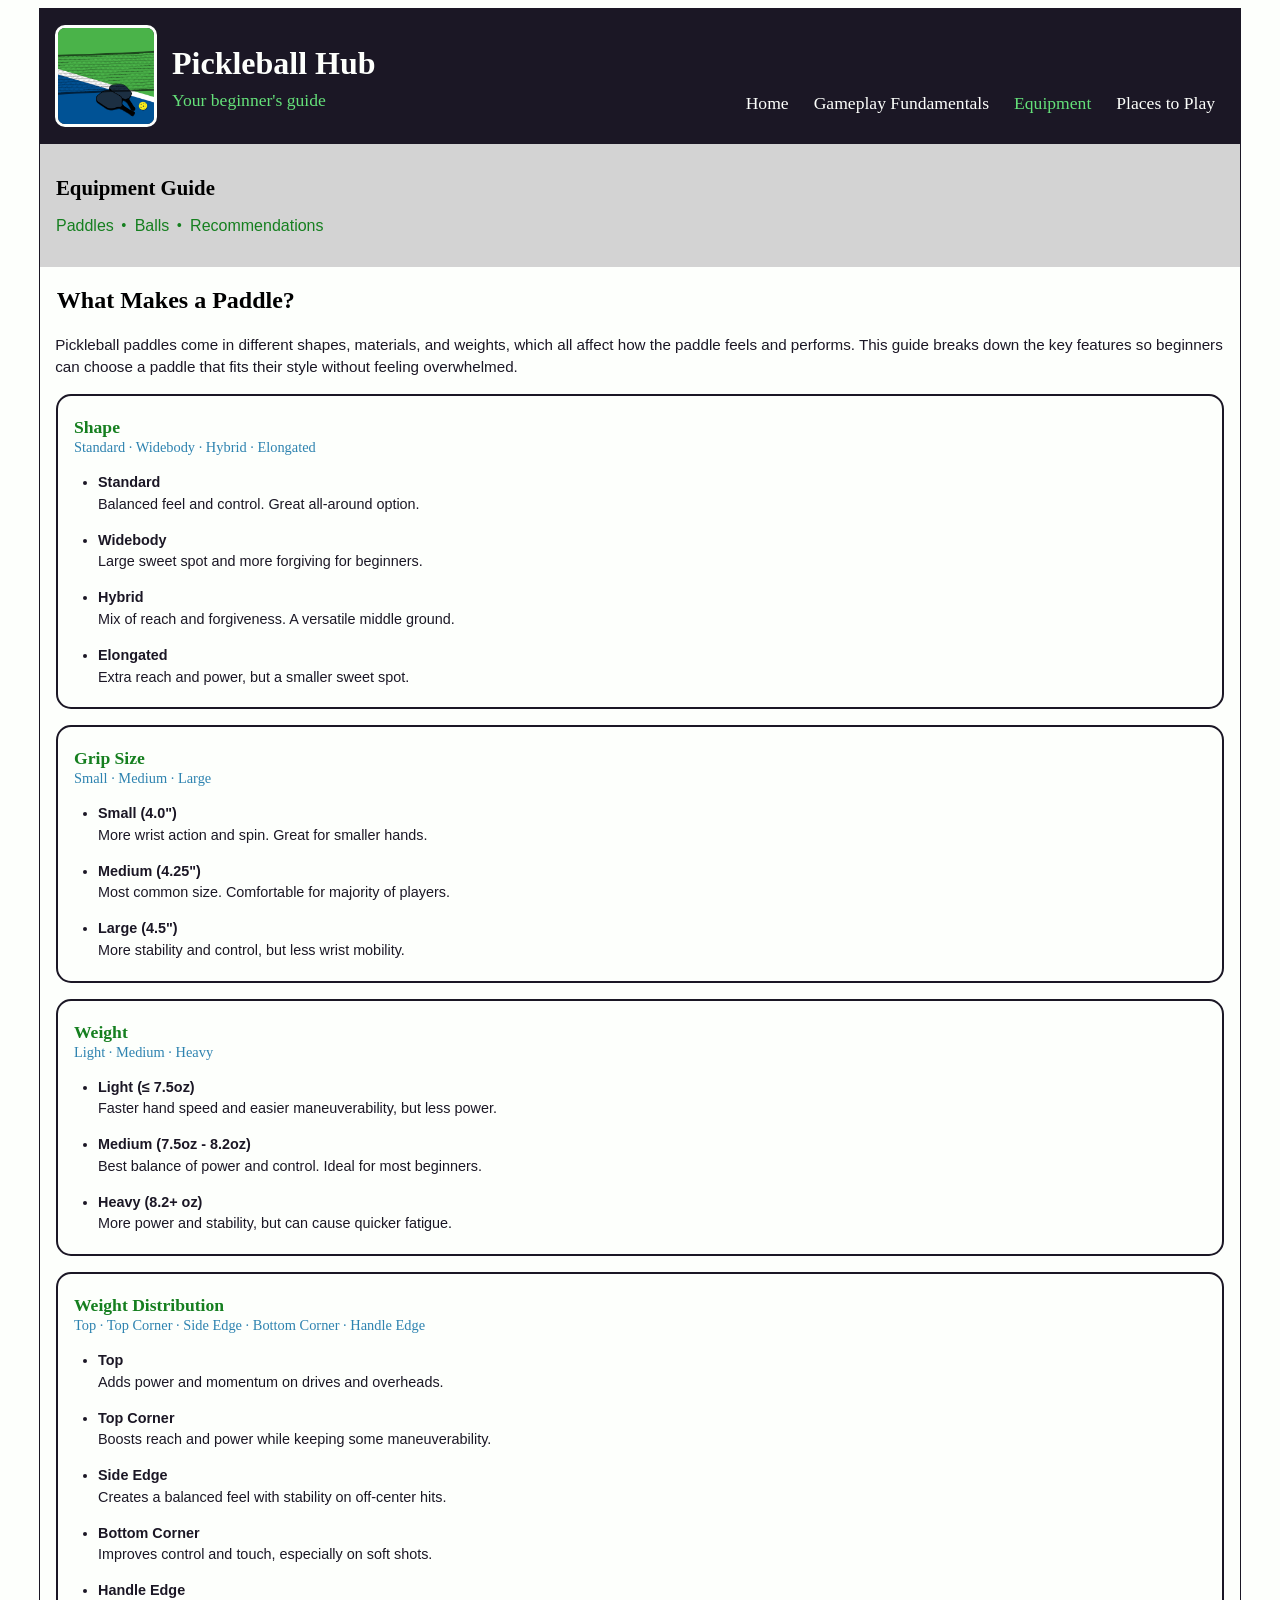
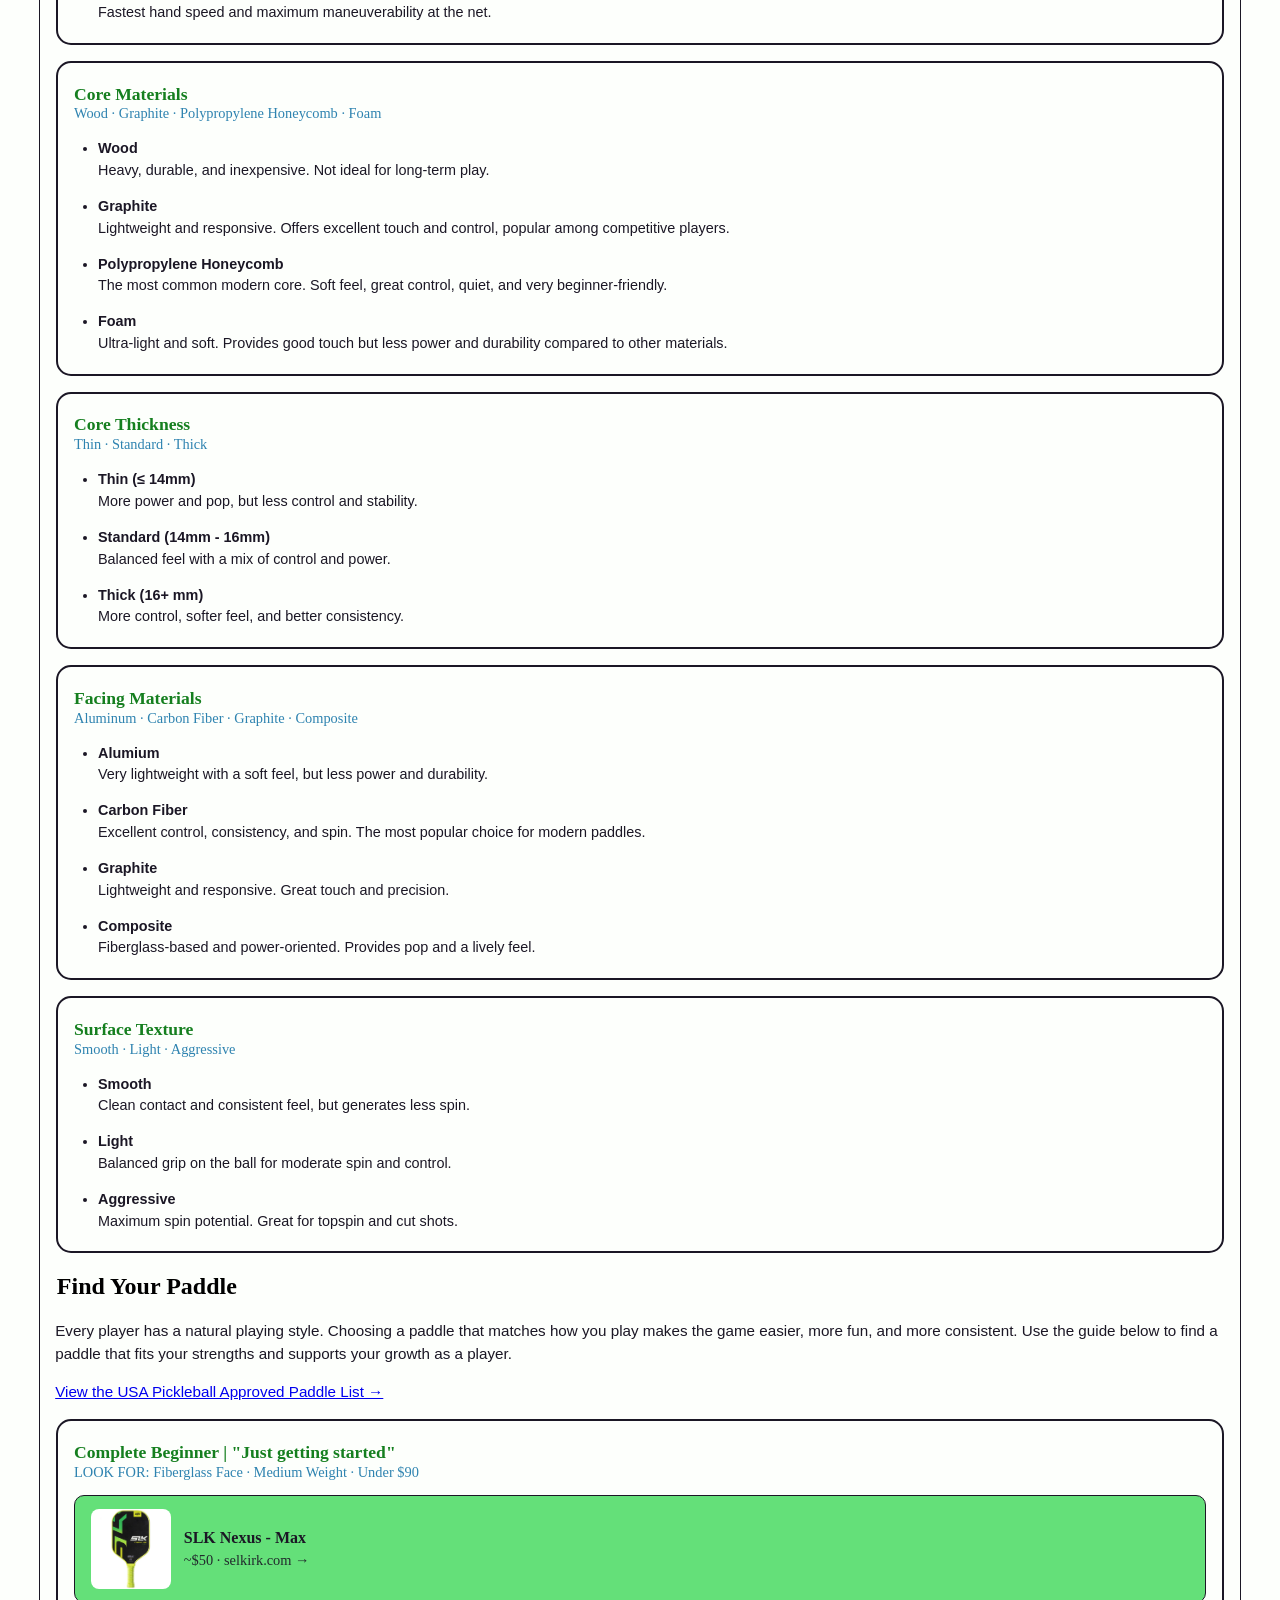
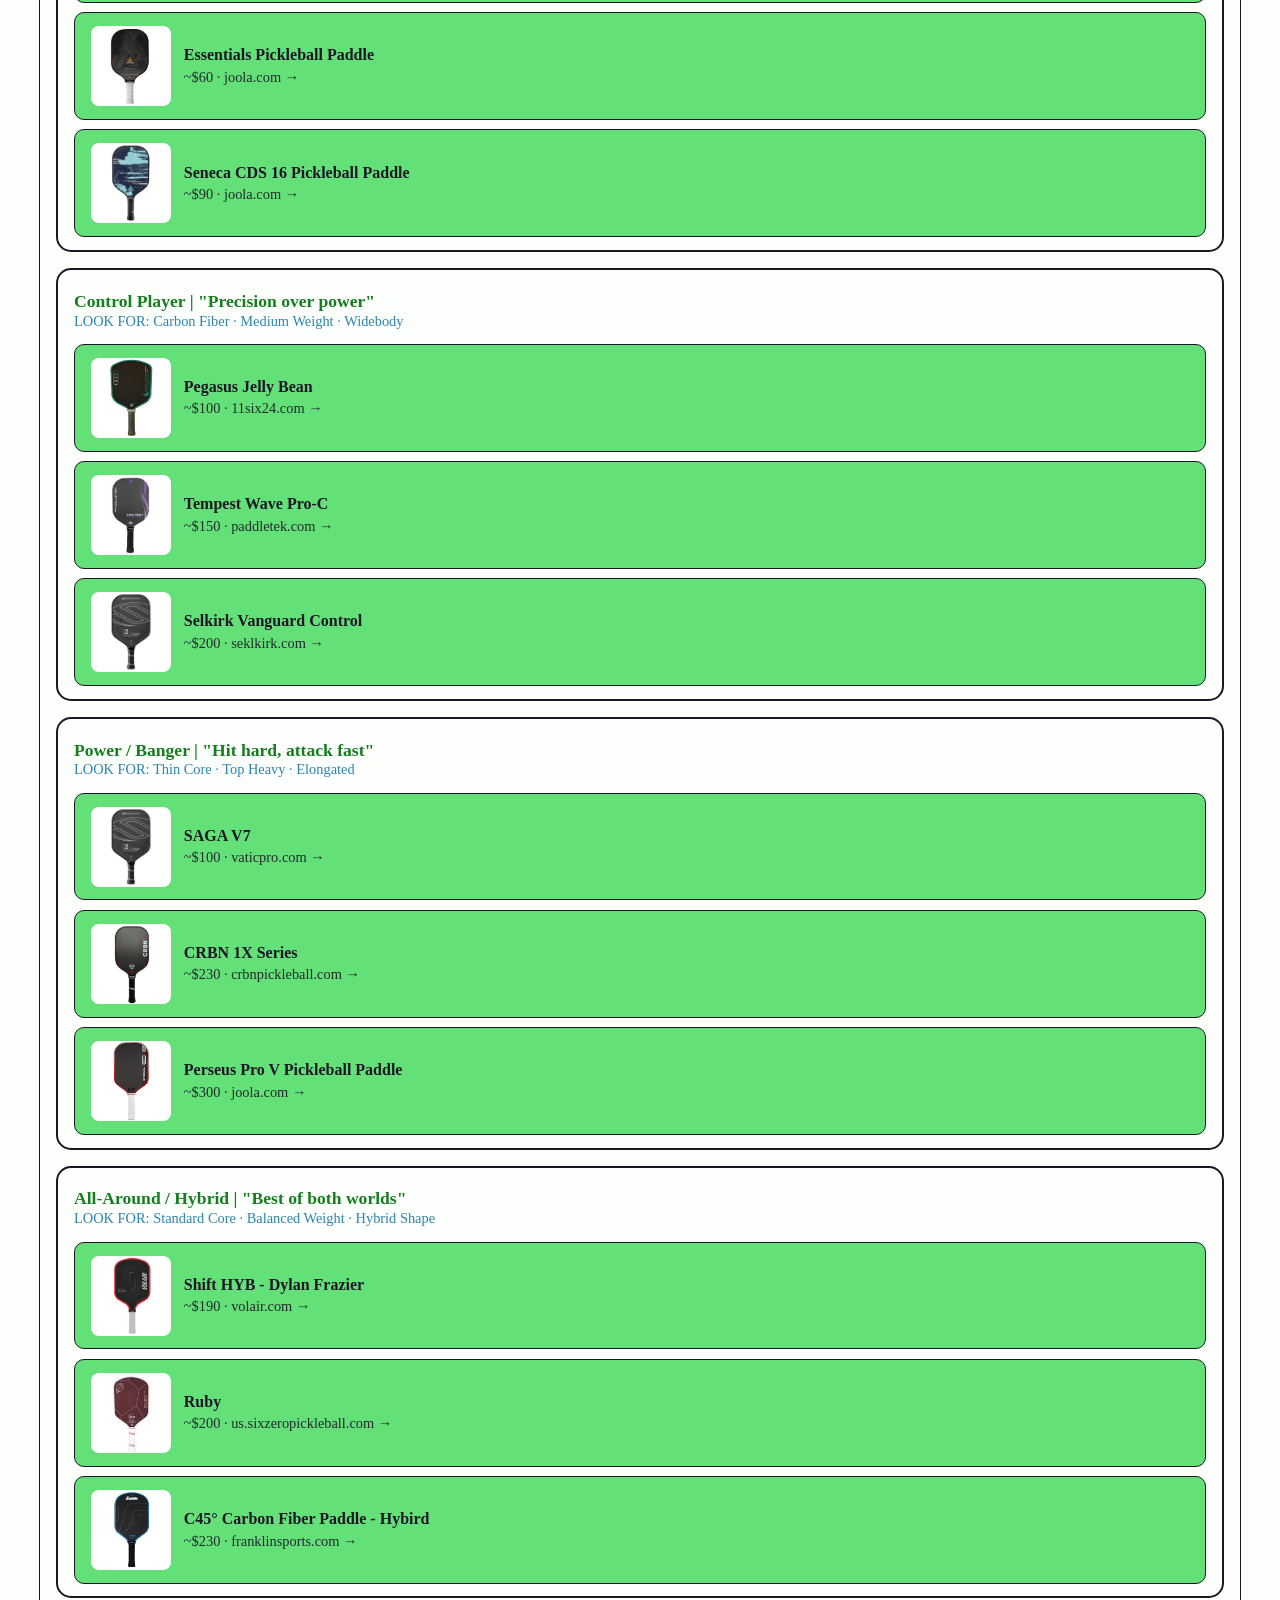
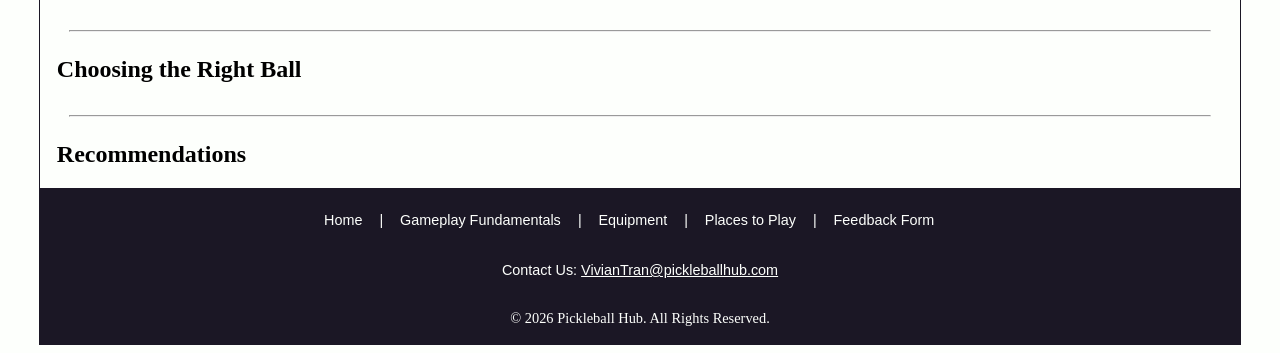
==== equipment.html @ 1b05c005 "what makes a paddle and finding your paddle" ====
<!DOCTYPE html>
<html lang="en">

<head>
    <meta charset="utf-8">
    <meta name="viewport" content="width=device-width, initial-scale=1.0">

    <title>Pickleball Hub :: Equipment</title>
    <link rel="stylesheet" href="styles.css">
</head>

<body>
    <div class="page-wrapper">
        <!-- Header -->
        <header class="header">
            <div class="header-content">
                <div class="left-group">
                    <img src="media-home/logo.png" alt="Pickleball Hub Logo" class="logo">

                    <div class="title-group">
                        <h1>Pickleball Hub</h1>
                        <p class="tagline">Your beginner's guide</p>
                    </div>
                </div>

                <button class="menu-toggle">
                    <img src="media-home/bars-solid.png" alt="Menu Bar">
                    <span class="menu-label">Menu</span>
                </button>
            </div>

            <!-- Navigation -->
            <nav>
                <ul class="nav-links">
                    <li><a href="index.html">Home</a></li>
                    <li><a href="gameplay-fundamentals.html">Gameplay Fundamentals</a></li>
                    <li><a href="equipment.html">Equipment</a></li>
                    <li><a href="places-to-play.html">Places to Play</a></li>
                </ul>
            </nav>
        </header>

        <!-- Hero Section -->
        <section class="hero-wrapper fundamentals-hero">
            <div class="hero">
            <h2>Equipment Guide</h2>
                <div class="stats">
                    <div class="stat">
                        <a href="#paddles" class="label">Paddles</a>
                    </div>

                    <div class="stat">
                        <a href="#balls" class="label">Balls</a>
                    </div>

                    <div class="stat">
                        <a href="#reccommendations" class="label">Recommendations</a>
                    </div>
                </div>
            </div>
        </section>

        <!-- Paddles 1 Section -->
        <section class="paddle-section">
            <h2 id="paddles" class="learn-title">What Makes a Paddle?</h2>

            <p class="paddle-description">
                Pickleball paddles come in different shapes, materials, and weights, which all affect how the paddle feels and performs.
                This guide breaks down the key features so beginners can choose a paddle that fits their style without feeling overwhelmed.
            </p>

            <div class="paddle-grid">
                <div class="paddle-card">
                    <h3>Shape</h3>
                    <p class="paddle-options">Standard · Widebody · Hybrid · Elongated</p>

                    <ul class="paddle-bullets">
                        <li>
                            <strong>Standard</strong><br>
                            Balanced feel and control. Great all-around option.
                        </li>

                        <li>
                            <strong>Widebody</strong><br>
                            Large sweet spot and more forgiving for beginners.
                        </li>

                        <li>
                            <strong>Hybrid</strong><br>
                            Mix of reach and forgiveness. A versatile middle ground.
                        </li>

                        <li>
                            <strong>Elongated</strong><br>
                            Extra reach and power, but a smaller sweet spot.
                        </li>
                    </ul>
                </div>

                <div class="paddle-card">
                    <h3>Grip Size</h3>
                    <p class="paddle-options">Small · Medium · Large</p>

                    <ul class="paddle-bullets">
                        <li>
                            <strong>Small (4.0")</strong><br>
                            More wrist action and spin. Great for smaller hands.
                        </li>

                        <li>
                            <strong>Medium (4.25")</strong><br>
                            Most common size. Comfortable for majority of players.
                        </li>

                        <li>
                            <strong>Large (4.5")</strong><br>
                            More stability and control, but less wrist mobility.
                        </li>
                    </ul>
                </div>

                <div class="paddle-card">
                    <h3>Weight</h3>
                    <p class="paddle-options">Light · Medium · Heavy</p>

                    <ul class="paddle-bullets">
                        <li>
                            <strong>Light (&le; 7.5oz)</strong><br>
                            Faster hand speed and easier maneuverability, but less power.
                        </li>

                        <li>
                            <strong>Medium (7.5oz - 8.2oz)</strong><br>
                            Best balance of power and control. Ideal for most beginners.
                        </li>

                        <li>
                            <strong>Heavy (8.2+ oz)</strong><br>
                            More power and stability, but can cause quicker fatigue.
                        </li>
                    </ul>
                </div>

                <div class="paddle-card">
                    <h3>Weight Distribution</h3>
                    <p class="paddle-options">Top · Top Corner · Side Edge · Bottom Corner · Handle Edge</p>

                    <ul class="paddle-bullets">
                        <li>
                            <strong>Top</strong><br>
                            Adds power and momentum on drives and overheads.
                        </li>

                        <li>
                            <strong>Top Corner</strong><br>
                            Boosts reach and power while keeping some maneuverability.
                        </li>

                        <li>
                            <strong>Side Edge</strong><br>
                            Creates a balanced feel with stability on off-center hits.
                        </li>

                        <li>
                            <strong>Bottom Corner</strong><br>
                            Improves control and touch, especially on soft shots.
                        </li>

                        <li>
                            <strong>Handle Edge</strong><br>
                            Fastest hand speed and maximum maneuverability at the net.
                        </li>
                    </ul>
                </div>

                <div class="paddle-card">
                    <h3>Core Materials</h3>
                    <p class="paddle-options">Wood · Graphite · Polypropylene Honeycomb · Foam</p>

                    <ul class="paddle-bullets">
                        <li>
                            <strong>Wood</strong><br>
                            Heavy, durable, and inexpensive. Not ideal for long-term play.
                        </li>

                        <li>
                            <strong>Graphite</strong><br>
                            Lightweight and responsive. Offers excellent touch and control, popular among competitive players.
                        </li>

                        <li>
                            <strong>Polypropylene Honeycomb</strong><br>
                            The most common modern core. Soft feel, great control, quiet, and very beginner-friendly.
                        </li>

                        <li>
                            <strong>Foam</strong><br>
                            Ultra-light and soft. Provides good touch but less power and durability compared to other materials.
                        </li>
                    </ul>
                </div>

                <div class="paddle-card">
                    <h3>Core Thickness</h3>
                    <p class="paddle-options">Thin · Standard · Thick</p>

                    <ul class="paddle-bullets">
                        <li>
                            <strong>Thin (&le; 14mm)</strong><br>
                            More power and pop, but less control and stability.
                        </li>

                        <li>
                            <strong>Standard (14mm - 16mm)</strong><br>
                            Balanced feel with a mix of control and power.
                        </li>

                        <li>
                            <strong>Thick (16+ mm)</strong><br>
                            More control, softer feel, and better consistency.
                        </li>
                    </ul>
                </div>

                <div class="paddle-card">
                    <h3>Facing Materials</h3>
                    <p class="paddle-options">Aluminum · Carbon Fiber · Graphite · Composite</p>

                    <ul class="paddle-bullets">
                        <li>
                            <strong>Alumium</strong><br>
                            Very lightweight with a soft feel, but less power and durability.
                        </li>

                        <li>
                            <strong>Carbon Fiber</strong><br>
                            Excellent control, consistency, and spin. The most popular choice for modern paddles.
                        </li>

                        <li>
                            <strong>Graphite</strong><br>
                            Lightweight and responsive. Great touch and precision.
                        </li>

                        <li>
                            <strong>Composite</strong><br>
                            Fiberglass-based and power-oriented. Provides pop and a lively feel.
                        </li>
                    </ul>
                </div>

                <div class="paddle-card">
                    <h3>Surface Texture</h3>
                    <p class="paddle-options">Smooth · Light · Aggressive</p>

                    <ul class="paddle-bullets">
                        <li>
                            <strong>Smooth</strong><br>
                            Clean contact and consistent feel, but generates less spin.
                        </li>

                        <li>
                            <strong>Light</strong><br>
                            Balanced grip on the ball for moderate spin and control.
                        </li>

                        <li>
                            <strong>Aggressive</strong><br>
                            Maximum spin potential. Great for topspin and cut shots.
                        </li>
                    </ul>
                </div>
            </div>
        </section>

        <!-- Paddles 2 Section -->
        <section class="rules-overview">
            <h2 class="learn-title">Find Your Paddle</h2>

            <p class="paddle-description">
                Every player has a natural playing style. Choosing a paddle that matches how you play makes the game easier, 
                more fun, and more consistent. Use the guide below to find a paddle that fits your strengths and supports your 
                growth as a player.
            </p>

            <p class="approved-link">
                <a href="https://equipment.usapickleball.org/paddle-list/" target="_blank">
                    View the USA Pickleball Approved Paddle List →
                </a>
            </p>
        </section>

        <div class="find-grid">
            <div class="find-card">
                <h3>Complete Beginner | "Just getting started"</h3>
                <p class="find-tagline">LOOK FOR: Fiberglass Face · Medium Weight · Under $90</p>

                <div class="paddle-link-card">
                    <a href="https://www.selkirk.com/products/slk-nexus-max?variant=41556938063974&tw_source=google&tw_adid=776759598915&tw_campaign=23074034822&tw_kwdid=kwd-1968069304511&gad_source=1&gad_campaignid=23074034822&gbraid=0AAAAA-XPu6--tx7ChRC4zIsnLuDodwVqM&gclid=Cj0KCQjw77bPBhC_ARIsAGAjjV8lxzzmoVEsNtho67NzJbXi2QGXpC19A-BAlMwj2_PQjbgKI1g0Z18aAi83EALw_wcB" target="_blank" class="paddle-link">
                        <div class="paddle-link-content">
                            <img src="media-equipment/slk-nexus-max.png" class="paddle-img">

                            <div class="paddle-text">
                                <span class="paddle-name">SLK Nexus - Max</span>
                                <span class="paddle-price"> ~$50 · selkirk.com →</span>
                            </div>
                        </div>
                    </a>
                </div>

                <div class="paddle-link-card">
                    <a href="https://joola.com/products/essentials-pickleball-paddle?variant=44994611249366" target="_blank" class="paddle-link">
                        <div class="paddle-link-content">
                            <img src="media-equipment/essentials-pickleball-paddle.png" class="paddle-img">

                            <div class="paddle-text">
                                <span class="paddle-name">Essentials Pickleball Paddle</span>
                                <span class="paddle-price"> ~$60 · joola.com →</span>
                            </div>
                        </div>
                    </a>
                </div>

                <div class="paddle-link-card">
                    <a href="https://joola.com/products/seneca-cds-16-pickleball-paddle?_pos=1&_psq=seneca&_ss=e&_v=1.0" target="_blank" class="paddle-link">
                        <div class="paddle-link-content">
                            <img src="media-equipment/seneca-cds.png" class="paddle-img">

                            <div class="paddle-text">
                                <span class="paddle-name">Seneca CDS 16 Pickleball Paddle</span>
                                <span class="paddle-price"> ~$90 · joola.com →</span>
                            </div>
                        </div>
                    </a>
                </div>
            </div>
            
            <div class="find-card">
                <h3>Control Player | "Precision over power"</h3>
                <p class="find-tagline">LOOK FOR: Carbon Fiber · Medium Weight · Widebody</p>

                <div class="paddle-link-card">
                    <a href="https://11six24.com/collections/jelly-bean-pickleball-paddles/products/pegasus-jelly-bean?variant=50851474768175" target="_blank" class="paddle-link">
                        <div class="paddle-link-content">
                            <img src="media-equipment/pegasus-jelly-bean.png" class="paddle-img">

                            <div class="paddle-text">
                                <span class="paddle-name">Pegasus Jelly Bean</span>
                                <span class="paddle-price"> ~$100 · 11six24.com →</span>
                            </div>
                        </div>
                    </a>
                </div>

                <div class="paddle-link-card">
                    <a href="https://www.paddletek.com/products/tempest-wave-pro-c?srsltid=AfmBOorZ4t-qjgWNSK_IQQNHRjo6HeIXSrNNsely8kbGN1B3HFJt34C4" target="_blank" class="paddle-link">
                        <div class="paddle-link-content">
                            <img src="media-equipment/tempest-wave-pro-c.png" class="paddle-img">

                            <div class="paddle-text">
                                <span class="paddle-name">Tempest Wave Pro-C</span>
                                <span class="paddle-price"> ~$150 · paddletek.com →</span>
                            </div>
                        </div>
                    </a>
                </div>

                <div class="paddle-link-card">
                    <a href="https://www.selkirk.com/vi/products/vanguard-control?variant=45301362884710" target="_blank" class="paddle-link">
                        <div class="paddle-link-content">
                            <img src="media-equipment/selkirk-vanguard-control-s2.png" class="paddle-img">

                            <div class="paddle-text">
                                <span class="paddle-name">Selkirk Vanguard Control</span>
                                <span class="paddle-price"> ~$200 · seklkirk.com →</span>
                            </div>
                        </div>
                    </a>
                </div>
            </div>

            <div class="find-card">
                <h3>Power / Banger | "Hit hard, attack fast"</h3>
                <p class="find-tagline">LOOK FOR: Thin Core · Top Heavy · Elongated</p>

                <div class="paddle-link-card">
                    <a href="https://vaticpro.com/products/saga?variant=62511991980191" target="_blank" class="paddle-link">
                        <div class="paddle-link-content">
                            <img src="media-equipment/selkirk-vanguard-control-s2.png" class="paddle-img">

                            <div class="paddle-text">
                                <span class="paddle-name">SAGA V7</span>
                                <span class="paddle-price"> ~$100 · vaticpro.com →</span>
                            </div>
                        </div>
                    </a>
                </div>

                <div class="paddle-link-card">
                    <a href="https://crbnpickleball.com/products/crbn-1x-power-series-pickleball-paddle?srsltid=AfmBOoouVm28N43zKbh1iFINrX4_Rf93C1UIIn5FdIJJrkTWJPqZsNxI" target="_blank" class="paddle-link">
                        <div class="paddle-link-content">
                            <img src="media-equipment/crbn-1x-power-series.png" class="paddle-img">

                            <div class="paddle-text">
                                <span class="paddle-name">CRBN 1X Series</span>
                                <span class="paddle-price"> ~$230 · crbnpickleball.com →</span>
                            </div>
                        </div>
                    </a>
                </div>

                <div class="paddle-link-card">
                    <a href="https://joola.com/products/joola-perseus-pro-v-pickleball-paddle-1?variant=47784217313494" target="_blank" class="paddle-link">
                        <div class="paddle-link-content">
                            <img src="media-equipment/perseus-pro-v.png" class="paddle-img">

                            <div class="paddle-text">
                                <span class="paddle-name">Perseus Pro V Pickleball Paddle</span>
                                <span class="paddle-price"> ~$300 · joola.com →</span>
                            </div>
                        </div>
                    </a>
                </div>
            </div>

            <div class="find-card">
                <h3>All-Around / Hybrid | "Best of both worlds"</h3>
                <p class="find-tagline">LOOK FOR: Standard Core · Balanced Weight · Hybrid Shape</p>

                <div class="paddle-link-card">
                    <a href="https://volair.com/products/shift-hyb-pickleball-paddle-14mm?srsltid=AfmBOoo3rGtLqvubvTe1La5bx5NZwirCXpDfRq-l_vD_vtPypzyeOBhF" target="_blank" class="paddle-link">
                        <div class="paddle-link-content">
                            <img src="media-equipment/shift-hyb.png" class="paddle-img">

                            <div class="paddle-text">
                                <span class="paddle-name">Shift HYB - Dylan Frazier</span>
                                <span class="paddle-price"> ~$190 · volair.com →</span>
                            </div>
                        </div>
                    </a>
                </div>

                <div class="paddle-link-card">
                    <a href="https://us.sixzeropickleball.com/products/ruby?_pos=1&_psq=ruby&_ss=e&_v=1.0" target="_blank" class="paddle-link">
                        <div class="paddle-link-content">
                            <img src="media-equipment/ruby.png" class="paddle-img">

                            <div class="paddle-text">
                                <span class="paddle-name">Ruby</span>
                                <span class="paddle-price"> ~$200 · us.sixzeropickleball.com →</span>
                            </div>
                        </div>
                    </a>
                </div>

                <div class="paddle-link-card">
                    <a href="https://franklinsports.com/c45-carbon?srsltid=AfmBOoof4qTPcuHjXmJbDMIrEYAaM0iuuvkicyfuNHZSsT44TgxLH0XV" target="_blank" class="paddle-link">
                        <div class="paddle-link-content">
                            <img src="media-equipment/c45-carbon-fiber.png" class="paddle-img">

                            <div class="paddle-text">
                                <span class="paddle-name">C45&deg; Carbon Fiber Paddle - Hybird</span>
                                <span class="paddle-price"> ~$230 · franklinsports.com →</span>
                            </div>
                        </div>
                    </a>
                </div>
            </div>
        </div>

        <hr class="section-divider">

        <!-- Balls Section -->
        <section class="rules-overview">
            <h2 id="balls" class="learn-title">Choosing the Right Ball</h2>
        </section>

        <hr class="section-divider">

        <!-- Recommendations Section -->
        <section class="rules-overview">
            <h2 id="recommendations" class="learn-title">Recommendations</h2>
        </section>

        <!-- Footer -->
        <footer class="footer">
            <div class="footer-wrapper">
                <div class="footer-pages">
                    <h3>Pages</h3>
                    <a href="index.html">Home</a>
                    <a href="gameplay-fundamentals.html">Gameplay Fundamentals</a>
                    <a href="equipment.html">Equipment</a>
                    <a href="places-to-play.html">Places to Play</a>
                    <a href="feedback.html" class="feedback-pages">Feedback Form</a>
                </div>

                <div class="footer-extra">
                    <h3>Extras</h3>
                    <a href="feedback.html" class="feedback-extra">Feedback Form</a>

                    <p class="footer-contact">
                        Contact Us: <span>VivianTran@pickleballhub.com</span>
                    </p>
                </div>
            </div>

            <p class="footer-copy">
                &copy; 2026 Pickleball Hub. All Rights Reserved.
            </p>
        </footer>
    </div>
</body>

<!-- Javascript for Navigation -->
<script>
    const menuButton = document.querySelector('.menu-toggle');
    const navLinks = document.querySelector('.nav-links');
    menuButton.addEventListener('click', () => {
        navLinks.classList.toggle('open');
    });

    // Close dropdown when clicking outside
    document.addEventListener('click', (event) => {
        if (!menuButton.contains(event.target) && !navLinks.contains(event.target)) {
            navLinks.classList.remove('open');
        }
    });

    // Highlight current page link
    const currentPage = window.location.pathname.split('/').pop();
    const navItems = document.querySelectorAll('.nav-links li a');
    navItems.forEach(item => {
        if (item.getAttribute('href') === currentPage) {
            item.classList.add('active');
        }
    });
</script>
---- styles.css ----
/* Color palette */
:root {
  --shadow-grey: #1B1725;
  --porcelain: #FDFFFC;
  --emerald: #64E079;
  --ocean-blue: #2E83B0;
  --green: #157F1F;
}

/* Global Styles */
.page-wrapper {
    max-width: 1200px;
    border: 1px solid var(--shadow-grey);
    margin: 0 auto;
}

/* Body */
body {
    background-color: var(--porcelain)
}

/* Header */
.header {
    background-color: var(--shadow-grey);
    padding: 15px;
    position: relative;
    z-index: 1000;
}

.header h1 {
    font-family: Georgia, "Times New Roman", serif;
    color: var(--porcelain);
    font-size: 2em;
    margin-bottom: -10px;
}

.tagline {
    font-family: Georgia, "Times New Roman", serif;
    color: var(--emerald);
    font-size: 1.1em;
}

.left-group {
    display: flex;
    align-items: center;
    gap: 15px;
}

.header-content {
    display: flex;
    align-items: center;
    justify-content: space-between;
}

.logo {
    width: 6em;
    height: 6em;
    border: 3px solid var(--porcelain);
    border-radius: 10px;
}

/* Navigation */
.menu-toggle {
    display: flex;
    flex-direction: column;
    background: transparent;
    border: none;
    margin-top: -5px;
    margin-right: -15px;
}

.menu-toggle:hover {
    opacity: 0.5;
}

.menu-label {
    color: var(--porcelain);
    font-family: Georgia, "Times New Roman", serif;
    font-size: 1.1em;
}

.menu-toggle img {
    width: 6em;
    height: 6em;
}

.nav-links {
    display: none;
    position: absolute;
    right: 1.6em;
    top: 7em;
    background-color: var(--shadow-grey);
    padding: 10px;
    flex-direction: column;
    border: 3px solid var(--porcelain);
}

.nav-links.open {
    display: flex;
}

.nav-links li {
    list-style: none;
}

.nav-links a {
    display: block;
    padding: 10px;
    color: var(--porcelain);
    text-decoration: none;
    font-family: Georgia, "Times New Roman", serif;
}

.nav-links a.active {
    color: var(--emerald) !important;
}

.nav-links a:hover {
    background-color: var(--ocean-blue);
}

/* Hero Section */
.hero {
    background-color: lightgrey;
    padding: 1em;
    font-family: Georgia, "Times New Roman", serif;
}

.hero h2 {
    font-size: 1.3em;
    margin-top: 0;
}

.stats {
    display: flex;
    gap: 3.2em;
}

.stat {
    text-align: center;
}

.stat .number {
    font-size: 1.3em;
    color: var(--green);
    font-weight: bold;
}

.stat .label {
    display: block;
    color: var(--shadow-grey);
    font-size: 0.8em;
    font-family: Arial, Helvetica, sans-serif;
}

.fundamentals-hero .stats {
    display: flex;
    gap: 0.5em;
}

.fundamentals-hero .stat {
    position: relative;
    padding-right: 0.8em;
}

.fundamentals-hero .stat .label {
    color: var(--green);
    font-size: 1em;
    text-decoration: none;
}

.fundamentals-hero .stat .label:hover {
    color: var(--ocean-blue);
}

.fundamentals-hero .stat:not(:last-child)::after {
    content: "•";
    color: var(--green);
    position: absolute;
    right: 0;
    top: 0;
}

.hero-image img {
    width: 100%;
    max-width: none;
    display: block;
}

/* Learn Section */
.learn-title {
    padding: 0 0.7em;
}

.learn-section {
    padding: 0 1em;
    font-family: Georgia, "Times New Roman", serif;
    display: grid;
    grid-template-columns: 1fr;
    gap: 0 1.5;
}

.learn-card {
    border: 2px solid var(--shadow-grey);
    border-radius: 15px;
    padding: 1em;
    margin-bottom: 1.5em;
    text-decoration: none;
    color: inherit;
}

.learn-card:hover {
    background-color: lightgrey;
    transform: scale(1.04);
}

.learn-image img {
    width: 100%;
    border-radius: 8px;
}

.learn-caption {
    font-size: 0.9em;
    color: var(--green);
    font-family: Arial, Helvetica, sans-serif;
}

.form-card {
    background: var(--emerald);
    color: var(--shadow-grey);
    display: flex;
    flex-direction: column;
    justify-content: center;
    align-items: center;
    text-align: center;
}

.form-card:hover {
    background-color: var(--emerald);
    transform: none;
}

.feedback-btn {
    padding: 0.6em 1.2em;
    border: none;
    border-radius: 6px;
    background: var(--shadow-grey);
    color: var(--porcelain);
    font-family: Georgia, "Times New Roman", serif;
    font-size: 1em;
}

.feedback-btn:hover {
    background: var(--ocean-blue);
    transform: scale(1.04);
}

/* Rules Section */
.rules-intro, .dupr-description, .paddle-description, .approved-link {
    font-family: Arial, Helvetica, sans-serif;
    font-size: 0.95em;
    color: var(--shadow-grey);
    line-height: 1.5;
    padding-left: 1em;
    padding-right: 1em;
}

.rules-photo {
    display: flex;
    justify-content: center;
}

.rules-photo img {
    width: 70%;
}

.rules-text {
    margin-top: 0;
    color: var(--green);
    padding-left: 1em; 
    padding-right: 1em;
}

.rules-text li {
    margin-bottom: 0.5em;
    font-family: Arial, Helvetica, sans-serif;
    font-size: 0.95em;
    color: var(--shadow-grey)
}

.sub-faults li {
    margin-bottom: 1em;
}

.section-divider {
    width: 85%;
    margin: 2em auto 1.5em;
}

/* Scoring Section */
.scoring-section {
    padding-left: 1em;
    padding-right: 1em;
}

.scoring-section h2 {
    padding-left: 0em;
    padding-right: 0em;
}

.scoring-boxes {
    display: grid;
    grid-template-columns: repeat(3, 1fr);
    gap: 1em;
    margin-bottom: 1em;
}

.score-box {
    border: 2px solid var(--shadow-grey);
    border-radius: 15px;
    padding: 1em;
    text-align: center;
}

.score-number {
    display: block;
    font-size: 2em;
    font-weight: bold;
    color: var(--green);
}

.score-label {
    display: block;
    margin-top: 0.3em;
    font-size: 0.9em;
    color: var(--shadow-grey);
    font-family: Arial, Helvetica, sans-serif;
}

.score-callout {
    background: var(--emerald);
    color: var(--shadow-grey);
    padding-top: 1em;
    padding-bottom: 0.2em;
    border-radius: 15px;
    border: 2px solid var(--shadow-grey);
    font-family: Arial, Helvetica, sans-serif;
    font-size: 0.95em;
    text-align: center;
}

.scoring-explainer li {
    margin-bottom: 0.7em;
    font-family: Arial, Helvetica, sans-serif;
    font-size: 0.9em;
}

/* Common Terminology Section */
.term-grid {
    display: grid;
    grid-template-columns: repeat(2, 1fr);
    gap: 1em;
    padding: 0 1em;
}

.term-card {
    border: 2px solid var(--shadow-grey);
    border-radius: 15px;
    padding: 0.2em 1em;
}

.term-card h3 {
    color: var(--green);
    font-size: 1.11em;
}

.term-card p {
    font-family: Arial, Helvetica, sans-serif;
    font-size: 0.9em;
    color: var(--shadow-grey);
}

/* DUPR Section */
.dupr-table {
    width: 90%;
    margin: 0 auto 2em auto;
    border-collapse: collapse;
    font-family: Arial, Helvetica, sans-serif;
    font-size: 0.9em;
}

.dupr-table th {
    background-color: var(--green);
    color: var(--porcelain);
    padding: 0.8em;
    border: 2px solid var(--shadow-grey);
    white-space: nowrap;
}

.dupr-table td {
    border: 2px solid var(--shadow-grey);
    padding: 0.8em;
    color: var(--shadow-grey);
}

.dupr-table tr:nth-child(even) {
    background-color: #E3E3E3; 
}

/* Paddles 1 Section */
.paddle-grid, .find-grid {
    display: grid;
    grid-template-columns: 1fr;
    gap: 1em;
    padding: 0 1em;
}

.paddle-card, .find-card {
    border: 2px solid var(--shadow-grey);
    border-radius: 15px;
    padding: 0.2em 1em;
}

.paddle-card h3, .find-card h3 {
    color: var(--green);
    font-size: 1.1em;
    margin-bottom: 0.3em;
}

.paddle-card .paddle-options, .find-tagline {
    color: var(--ocean-blue);
    font-size: 0.9em;
    margin-top: -0.3em;
}

.paddle-bullets {
    padding-left: 1.5em;
}

.paddle-bullets li {
    font-family: Arial, Helvetica, sans-serif;
    font-size: 0.9em;
    color: var(--shadow-grey);
    padding-bottom: 1em;
    line-height: 1.5;
}

.paddle-bullets li:last-child {
    padding-bottom: 0;
}

/* Paddles 2 Section */
.paddle-link-card {
    background-color: var(--emerald);
    border-radius: 10px;
    border: 1px solid var(--shadow-grey);
    margin: 0.6em 0;
    transition: transform 0.2s ease, background-color 0.2s ease;
}

.paddle-link {
    display: block;
    text-decoration: none;
    color: var(--shadow-grey);
    padding: 0.8em 1em;
}

.paddle-link-content {
    display: flex;
    flex-direction: row;
    align-items: center;
    gap: 0.8em;
}

.paddle-img {
    width: 80px;
    height: 80px;
    border-radius: 8px;
}

.paddle-text {
    display: flex;
    flex-direction: column;
}

.paddle-name {
    font-weight: bold;
    font-size: 1em;
}

.paddle-price {
    font-size: 0.9em;
    margin-top: 0.3em;
    opacity: 0.9;
}

.paddle-link-card:hover {
    background-color: lightgrey;
    transform: scale(1.03);
}

/* Video Section */
.watch-section {
    background-color: lightgrey;
    padding: 1em;
}

.watch-section h2 {
    font-family: Georgia, "Times New Roman", serif;
    color: var(--shadow-grey);
    font-size: 1.3em;
    margin: 0;
}

.video-wrapper {
    position: relative;
    padding-bottom: 55%;
    margin-top: 1em;
}

.video-wrapper video {
    position: absolute;
    width: 100%;
    height: 100%;
    object-fit: cover;
}

.video-description {
    font-family: Arial, Helvetica, sans-serif;
    font-size: 0.9em;
    color: var(--shadow-grey);
    margin-top: 1em;
    line-height: 1.5;
}

/* Footer */
.footer {
    background-color: var(--shadow-grey);
    color: var(--porcelain);
    padding: 1em;
}

.footer-wrapper {
    display: grid;
    grid-template-columns: 1fr 1fr;
    gap: 1.5em;
}

.feedback-pages {
    display: none !important;
}

.footer-pages, .footer-extra {
    margin-bottom: 2em;
}

.footer-pages h3, .footer-extra h3 {
    margin-top: 0;
    color: var(--emerald);
    font-family: Georgia, "Times New Roman", serif;
}

.footer-pages a, .footer-extra a {
    display: block;
    color: var(--porcelain);
    text-decoration: none;
    margin: 0.5em 0;
    font-family: Arial, Helvetica, sans-serif;
    font-size: 0.9em;
}

.footer-pages a:hover, .footer-extra a:hover {
    color: var(--ocean-blue);
}

.footer-contact {
    margin-top: 1em;
    font-family: Arial, Helvetica, sans-serif;
    font-size: 0.9em;
}

.footer-contact span {
    text-decoration: underline;
}

.footer-copy {
    text-align: center;
    margin-top: 1em;
    margin-bottom: 0.1em;
    font-size: 0.9em;
}

/* Tablet */
@media (min-width: 600px) {
    /* Learn Section */
    .learn-section {
        display: grid;
        grid-template-columns: repeat(2, 1fr);
        gap: 0 1.5em;
    }

    /* Rules Section */
    .rules-photo img {
        max-width: 400px;
    }

    .section-divider {
        width: 90%;
        margin: 2em auto 1.5em;
    }

    /* Common Terminology Section */
    .term-grid {
        display: grid;
        grid-template-columns: repeat(3, 1fr);
    }
}

/* Desktop */
@media (min-width: 1024px) {
    /* Navigation */
    .menu-toggle {
        display: none;
    }

    nav {
        display: flex;
        justify-content: flex-end;
        padding-right: 10px; 
    }

    .nav-links {
        display: flex !important;
        position: static;
        flex-direction: row;
        gap: 25px;
        padding: 0;
        margin: 0;
        border: none;
    }

    .nav-links a {
        padding: 0;
        font-size: 1.1em;
        margin-top: -2em;
    }

    .nav-links a:hover {
        background: none;
        color: var(--ocean-blue);
    }

    .hero-wrapper {
        display: flex;
    }

    .hero {
        width: 100%; 
        padding: 2em;
    }

    .fundamentals-hero .hero{
        padding-left: 1em;
    }

    /* Learn Section */
   .learn-section {
        display: grid;
        grid-template-columns: repeat(3, 1fr);
        gap: 0 1.5em;
    }

    .form-card {
        grid-column: 1 / -1;
    }
    
    /* Rules Section */
    .rules-layout {
        display: flex;
        align-items: flex-start;
    }

    .rules-photo {
        order: 2;
        flex: 0 0 40%;
        padding-right: 1em;
    }

    .rules-photo img {
        width: 100%;
        max-width: 340px;
    }

    .section-divider {
        width: 95%;
        margin: 2em auto 1.5em;
    }

    /* Common Terminology Section */
    .term-grid {
        display: grid;
        grid-template-columns: repeat(5, 1fr);
    }

    /* Video Section */
    .watch-section {
        display: grid;
        grid-template-columns: 1fr 1fr;
        gap: 2em;
    }

    .video-wrapper {
        grid-column: 1;
        margin-top: -3.3em;
        margin-bottom: 0.4em;
    }

    .watch-section h2, .video-description {
        grid-column: 2;
    }

    .watch-section h2 {
        margin-top: 5px;
    }

    .video-description {
        margin-top: -10px;
    }

    /* Footer */
    .footer-wrapper {
        display: flex;
        flex-direction: column;
        align-items: center;
        text-align: center;
        gap: 1.5em;
    }

    .feedback-pages {
        display: block !important;
    }

    .feedback-extra {
        display: none !important;
    }

    .footer-pages {
        display: flex;
        flex-direction: row;
        gap: 1em;
    }

    .footer-pages h3, .footer-extra h3 {
        display: none;
    }

    .footer-pages a {
        position: relative;
        padding-right: 0.75em;
        margin-right: 0.75em;
    }

    .footer-pages a:not(:last-child)::after {
        content: "|";
        position: absolute;
        right: -0.7em;
        color: var(--porcelain);
    }

    .footer-contact {
        margin-top: -2em;
    }

    .footer-copy {
        margin-top: -1em;
    }
}
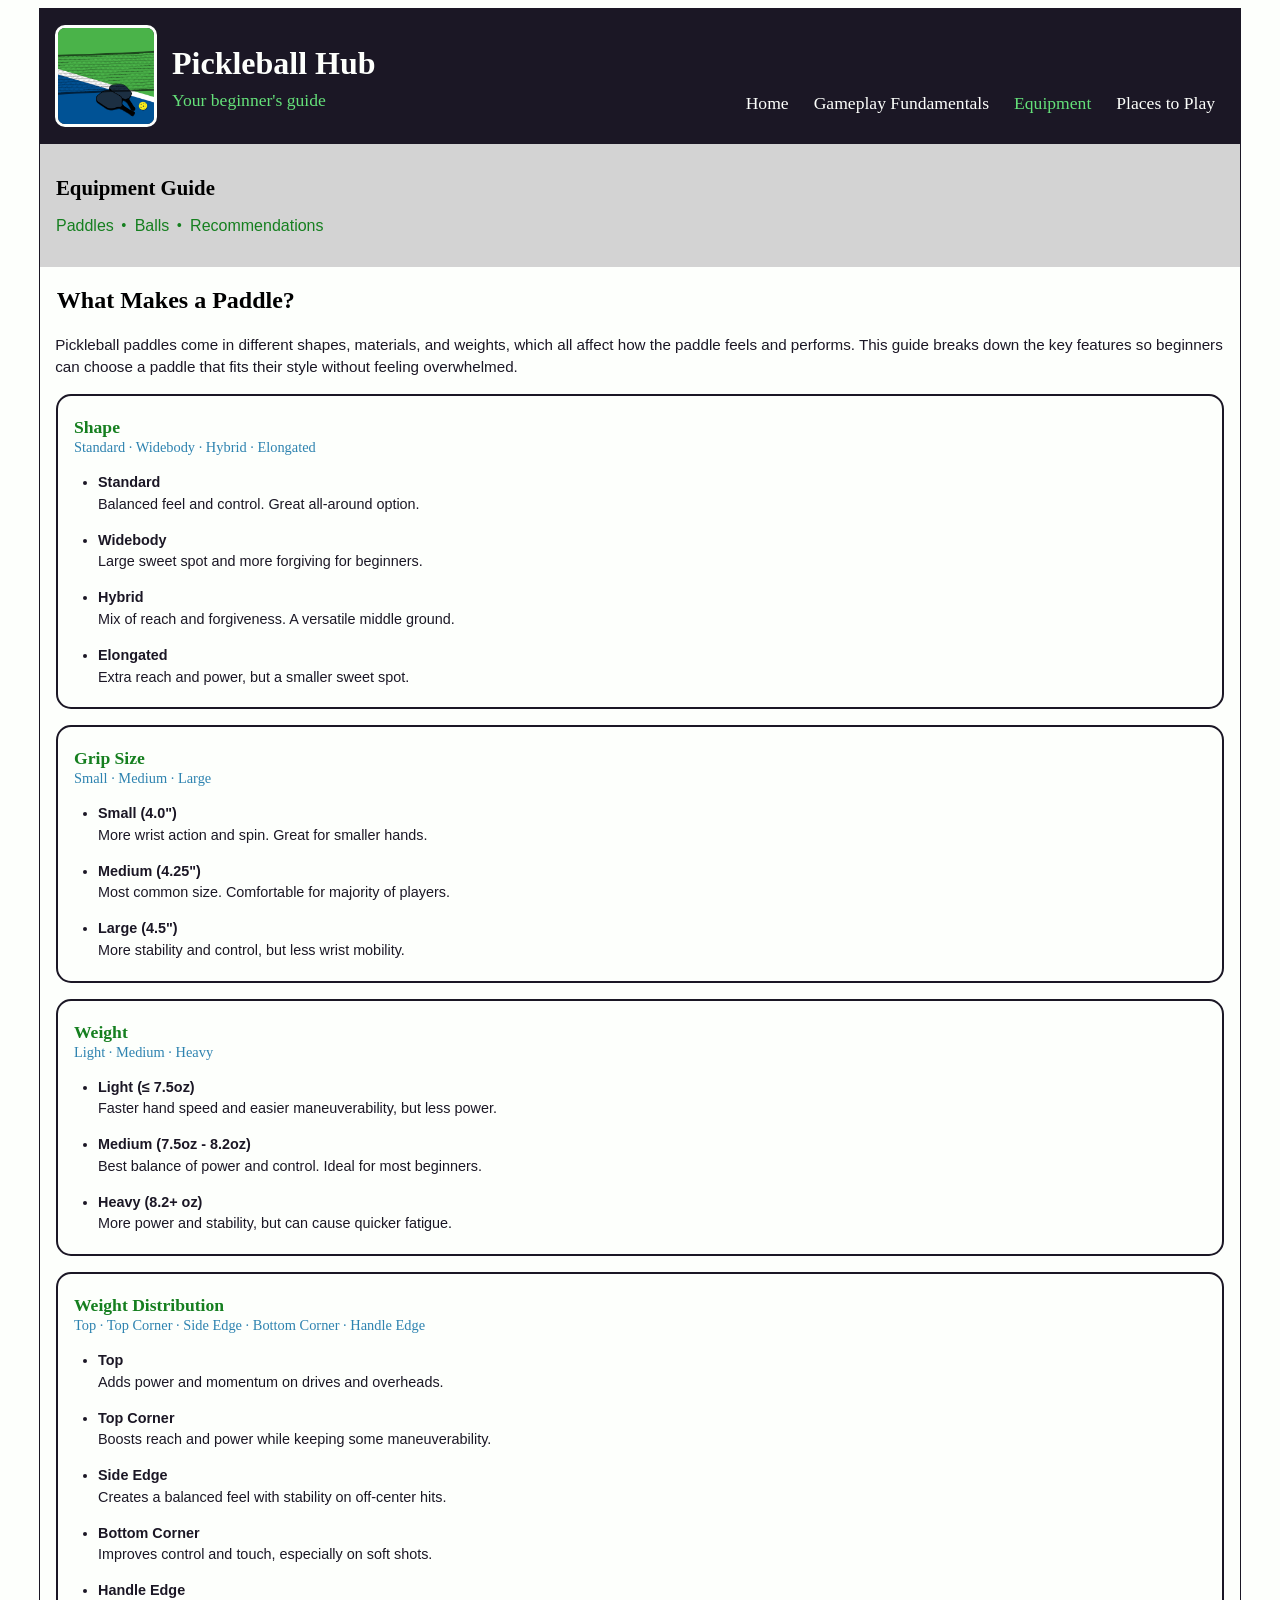
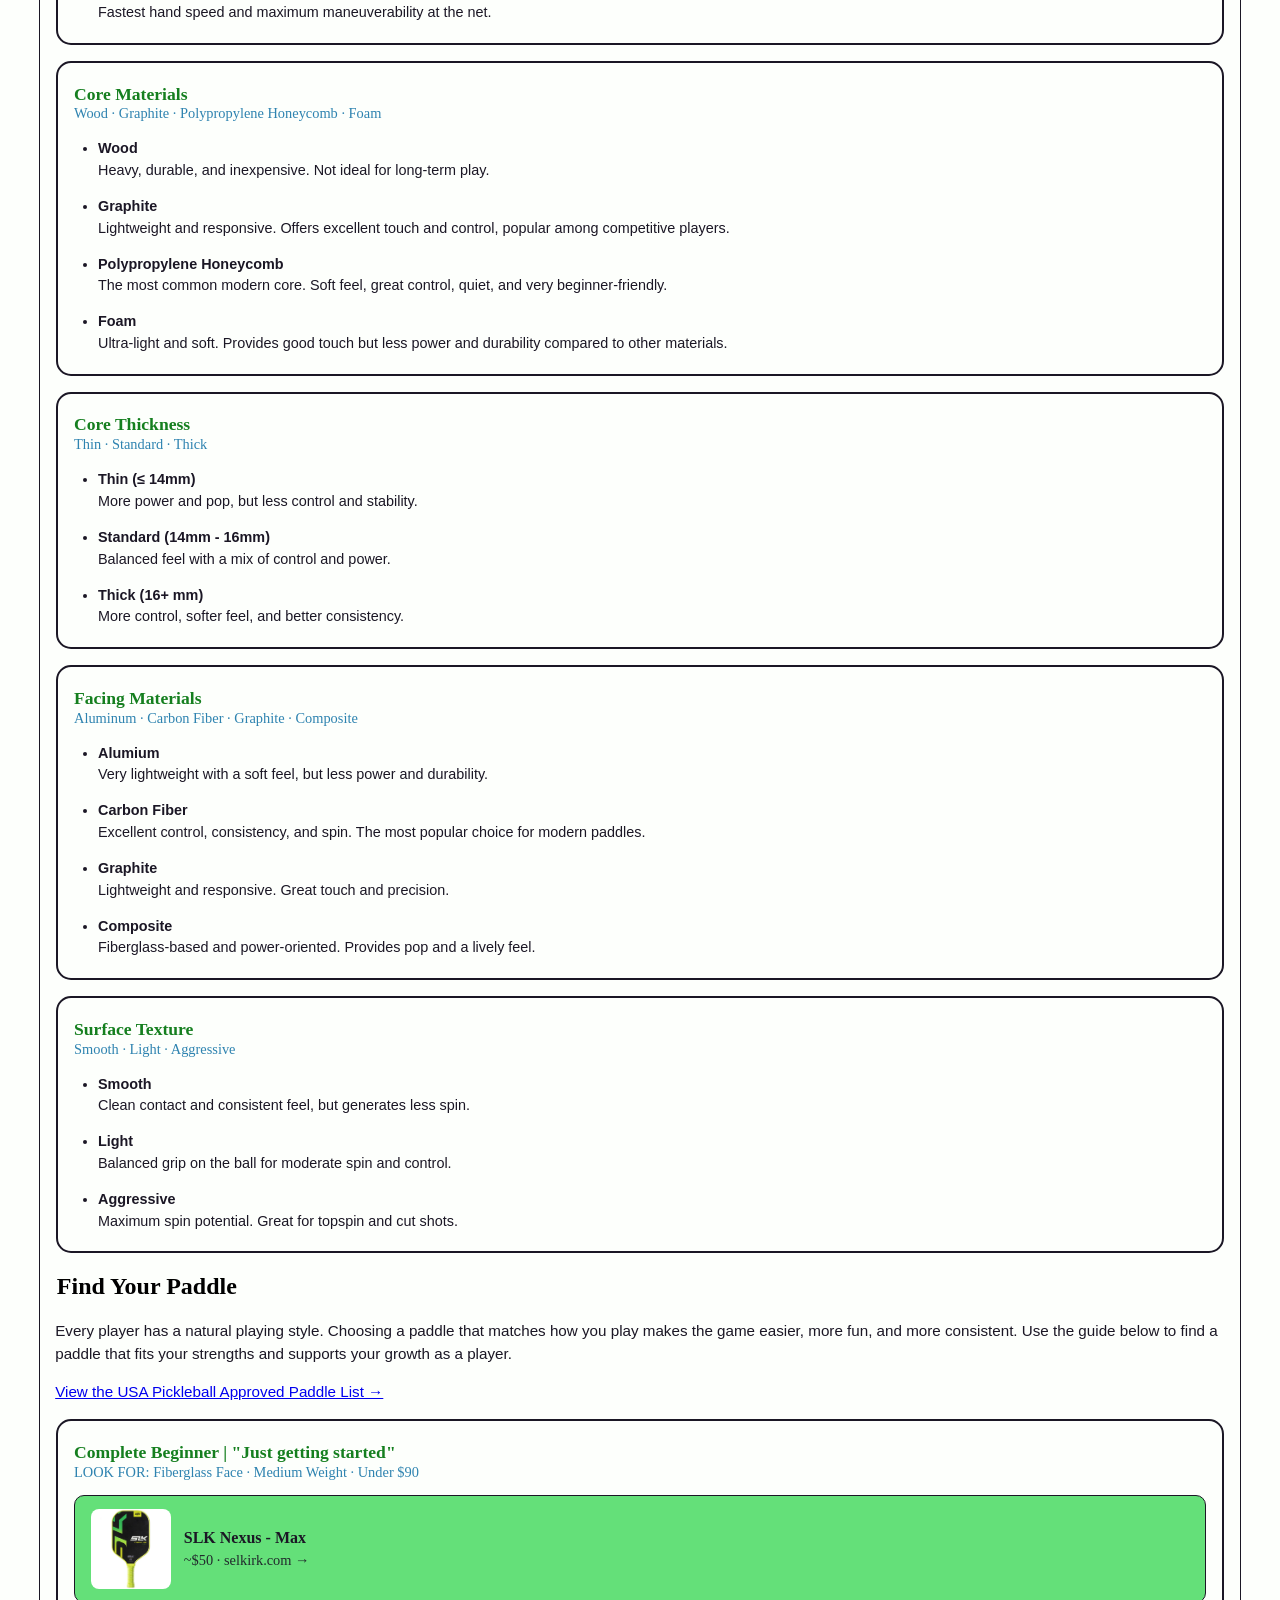
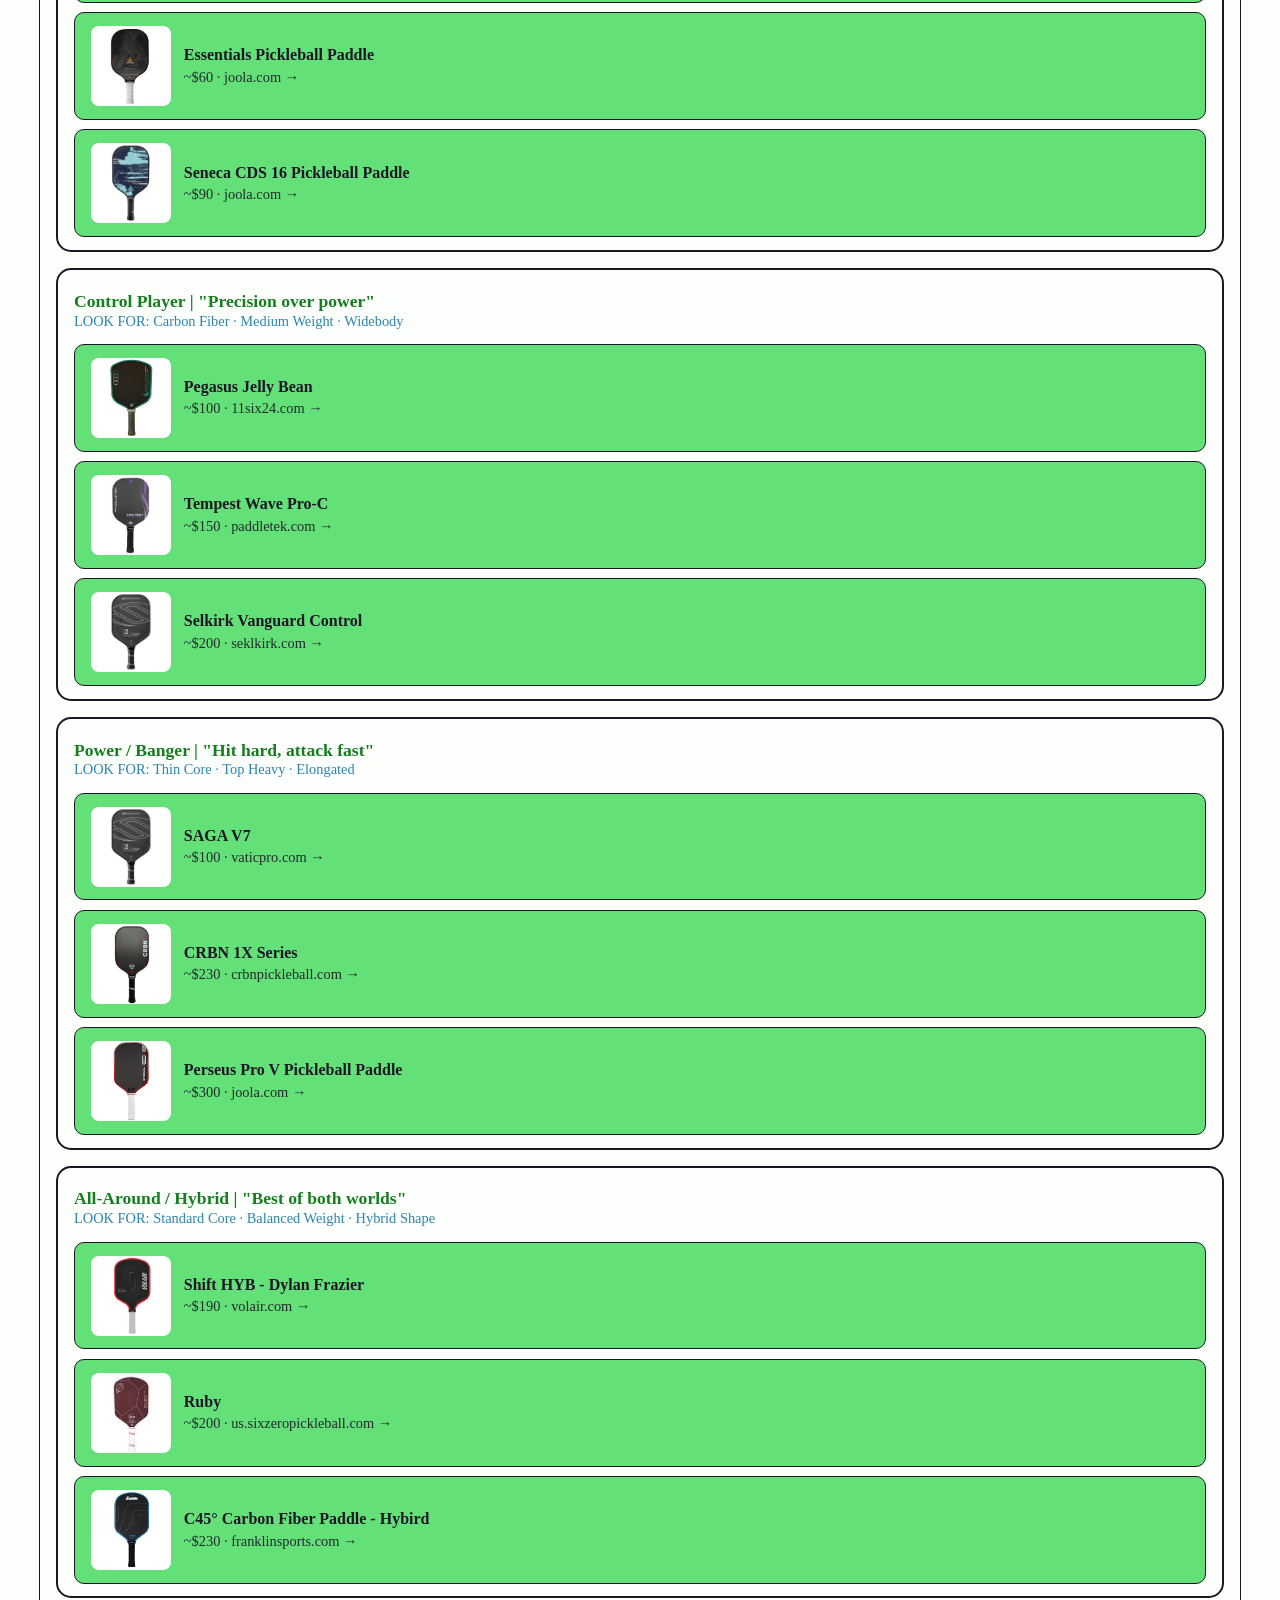
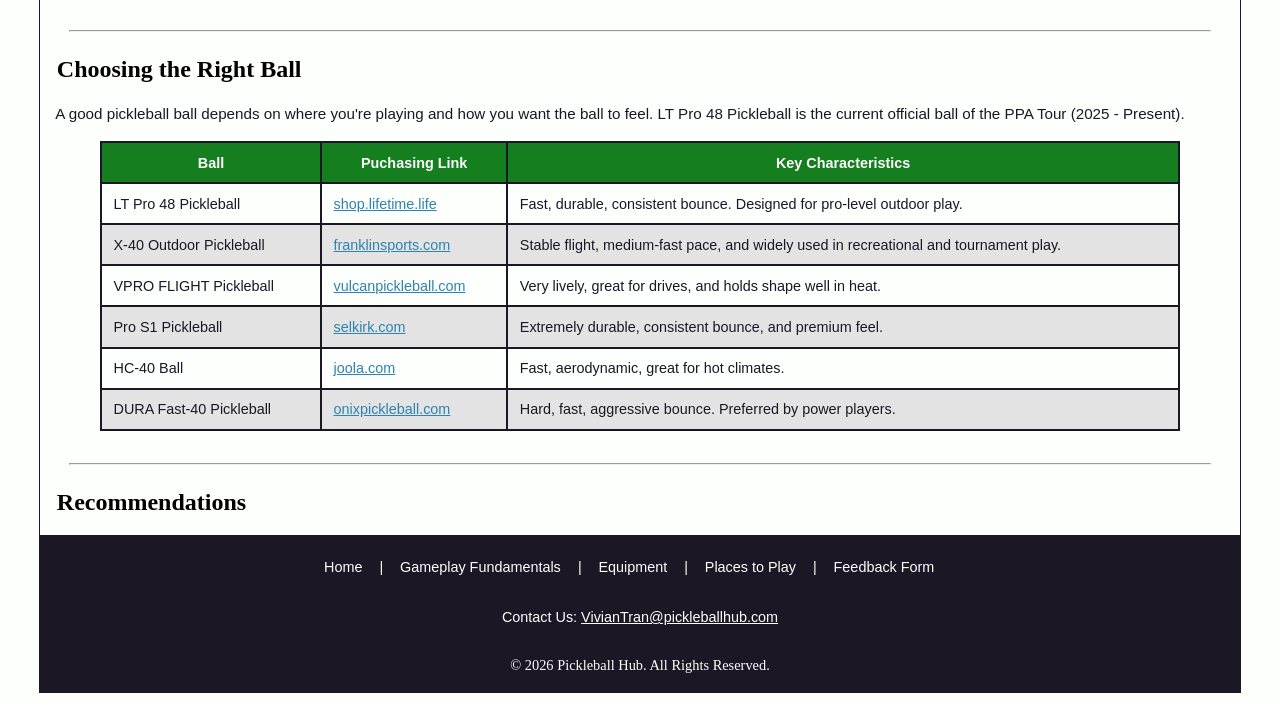
==== commit 171024c5: "choosing the right ball" ====
--- a/equipment.html
+++ b/equipment.html
@@ -274,7 +274,7 @@
         </section>
 
         <!-- Paddles 2 Section -->
-        <section class="rules-overview">
+        <section class="find-your-paddle-section">
             <h2 class="learn-title">Find Your Paddle</h2>
 
             <p class="paddle-description">
@@ -334,7 +334,7 @@
                     </a>
                 </div>
             </div>
-            
+
             <div class="find-card">
                 <h3>Control Player | "Precision over power"</h3>
                 <p class="find-tagline">LOOK FOR: Carbon Fiber · Medium Weight · Widebody</p>
@@ -471,14 +471,67 @@
         <hr class="section-divider">
 
         <!-- Balls Section -->
-        <section class="rules-overview">
+        <section class="balls-section">
             <h2 id="balls" class="learn-title">Choosing the Right Ball</h2>
+
+            <p class="ball-description">
+                A good pickleball ball depends on where you're playing and how you want the ball to feel. LT 
+                Pro 48 Pickleball is the current official ball of the PPA Tour (2025 - Present).
+            </p>
+
+            <table class="balls-table">
+                <thead>
+                    <tr>
+                        <th>Ball</th>
+                        <th>Puchasing Link</th>
+                        <th>Key Characteristics</th>
+                    </tr>
+                </thead>
+
+                <tbody>
+                    <tr>
+                        <td>LT Pro 48 Pickleball</td>
+                        <td><a href="https://shop.lifetime.life/lt-pro-48-pickleball" target="_blank" class="ball-link">shop.lifetime.life</a></td>
+                        <td>Fast, durable, consistent bounce. Designed for pro-level outdoor play.</td>
+                    </tr>
+
+                    <tr>
+                        <td>X-40 Outdoor Pickleball</td>
+                        <td><a href="https://franklinsports.com/x-40-outdoor-pickleball-packs?srsltid=AfmBOop4uW3Bd5n7dvo_HAKTVEaJGGgoc1nDCtcrb8mRd2waEG-9-m3t" target="_blank" class="ball-link">franklinsports.com</a></td>
+                        <td>Stable flight, medium-fast pace, and widely used in recreational and tournament play.</td>
+                    </tr>
+
+                    <tr>
+                        <td>VPRO FLIGHT Pickleball</td>
+                        <td><a href="https://vulcanpickleball.com/products/vulcan-vpro-flight-outdoor-pickleball?variant=42356861501501" target="_blank" class="ball-link">vulcanpickleball.com</a></td>
+                        <td>Very lively, great for drives, and holds shape well in heat.</td>
+                    </tr>
+
+                    <tr>
+                        <td>Pro S1 Pickleball</td>
+                        <td><a href="https://www.selkirk.com/products/pro-s1-pickleballs?srsltid=AfmBOopMfLYYCJDFNtV9wyzIOM0AWPa-VNhQSCBjWudk2CKoBtlyo69O&variant=45301288173670" target="_blank" class="ball-link">selkirk.com</a></td>
+                        <td>Extremely durable, consistent bounce, and premium feel.</td>
+                    </tr>
+
+                    <tr>
+                        <td>HC-40 Ball</td>
+                        <td><a href="https://joola.com/products/joola-hc-40-ball?variant=47400704704726" target="_blank" class="ball-link">joola.com</a></td>
+                        <td>Fast, aerodynamic, great for hot climates.</td>
+                    </tr>
+
+                    <tr>
+                        <td>DURA Fast-40 Pickleball</td>
+                        <td><a href="https://www.onixpickleball.com/products/dura-fast-pickleballs?variant=36698147618972" target="_blank" class="ball-link">onixpickleball.com</a></td>
+                        <td>Hard, fast, aggressive bounce. Preferred by power players.</td>
+                    </tr>
+                </tbody>
+            </table>
         </section>
 
         <hr class="section-divider">
 
         <!-- Recommendations Section -->
-        <section class="rules-overview">
+        <section class="recommendations-section">
             <h2 id="recommendations" class="learn-title">Recommendations</h2>
         </section>
 
--- a/styles.css
+++ b/styles.css
@@ -256,7 +256,7 @@
 }
 
 /* Rules Section */
-.rules-intro, .dupr-description, .paddle-description, .approved-link {
+.rules-intro, .dupr-description, .paddle-description, .approved-link, .ball-description {
     font-family: Arial, Helvetica, sans-serif;
     font-size: 0.95em;
     color: var(--shadow-grey);
@@ -349,7 +349,7 @@
     text-align: center;
 }
 
-.scoring-explainer li {
+.scoring-explainer li, .ball-column li {
     margin-bottom: 0.7em;
     font-family: Arial, Helvetica, sans-serif;
     font-size: 0.9em;
@@ -381,7 +381,7 @@
 }
 
 /* DUPR Section */
-.dupr-table {
+.dupr-table, .balls-table {
     width: 90%;
     margin: 0 auto 2em auto;
     border-collapse: collapse;
@@ -389,7 +389,7 @@
     font-size: 0.9em;
 }
 
-.dupr-table th {
+.dupr-table th, .balls-table th {
     background-color: var(--green);
     color: var(--porcelain);
     padding: 0.8em;
@@ -397,13 +397,13 @@
     white-space: nowrap;
 }
 
-.dupr-table td {
+.dupr-table td, .balls-table td {
     border: 2px solid var(--shadow-grey);
     padding: 0.8em;
     color: var(--shadow-grey);
 }
 
-.dupr-table tr:nth-child(even) {
+.dupr-table tr:nth-child(even), .balls-table tr:nth-child(even) {
     background-color: #E3E3E3; 
 }
 
@@ -497,6 +497,11 @@
 .paddle-link-card:hover {
     background-color: lightgrey;
     transform: scale(1.03);
+}
+
+/* Balls Selection */
+.ball-link {
+    color: var(--ocean-blue)
 }
 
 /* Video Section */
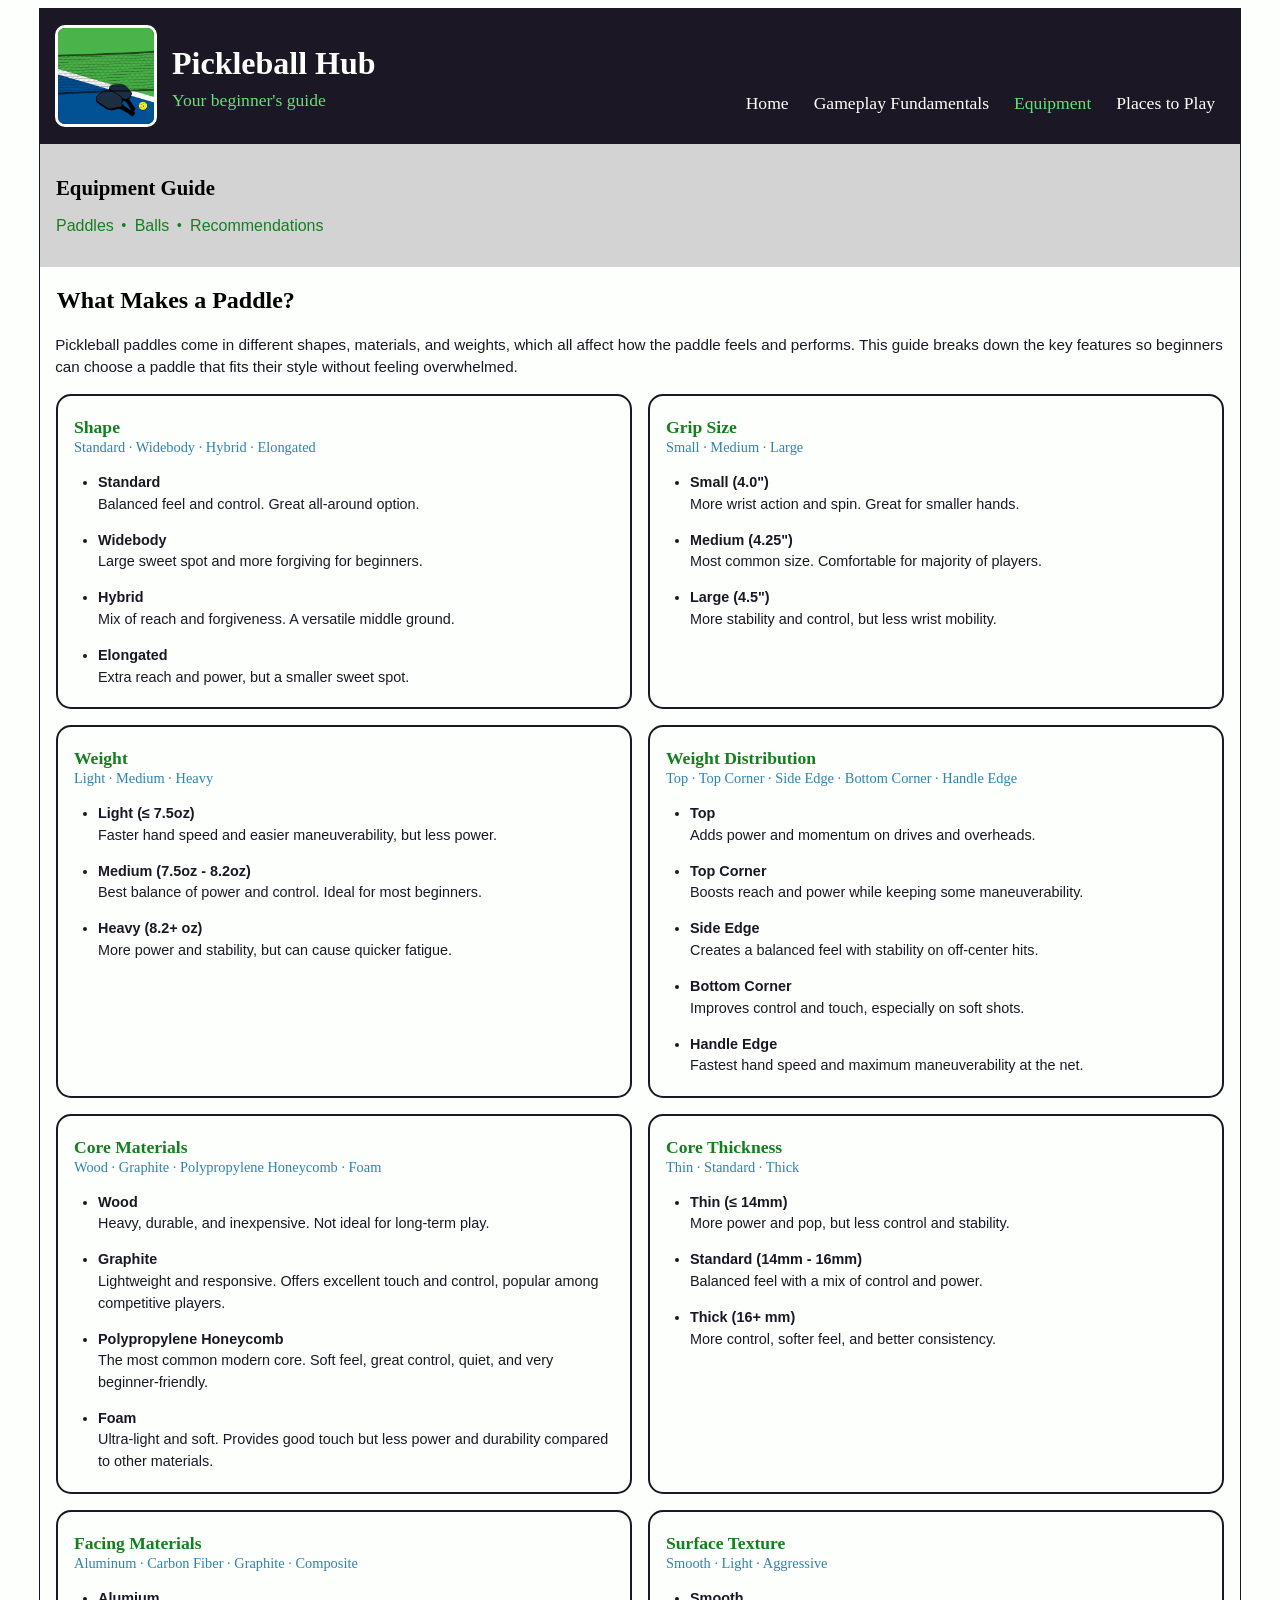
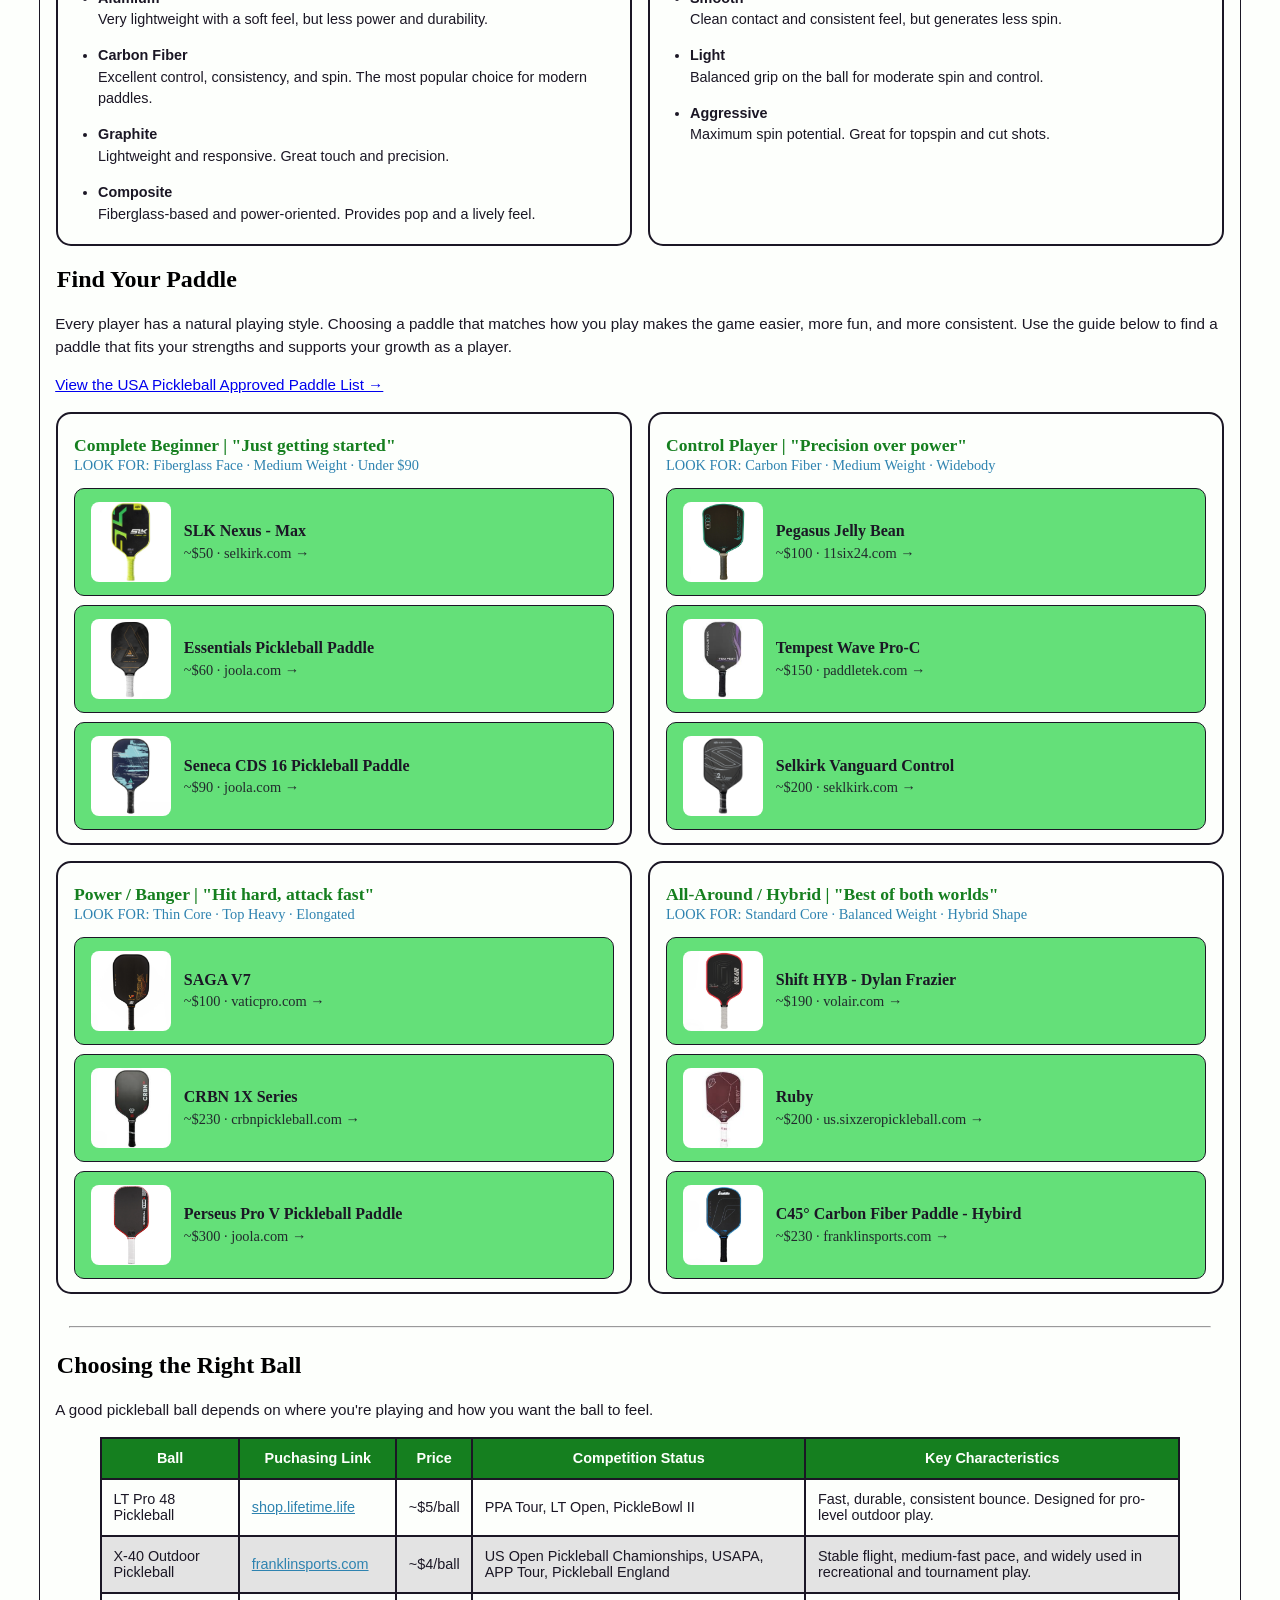
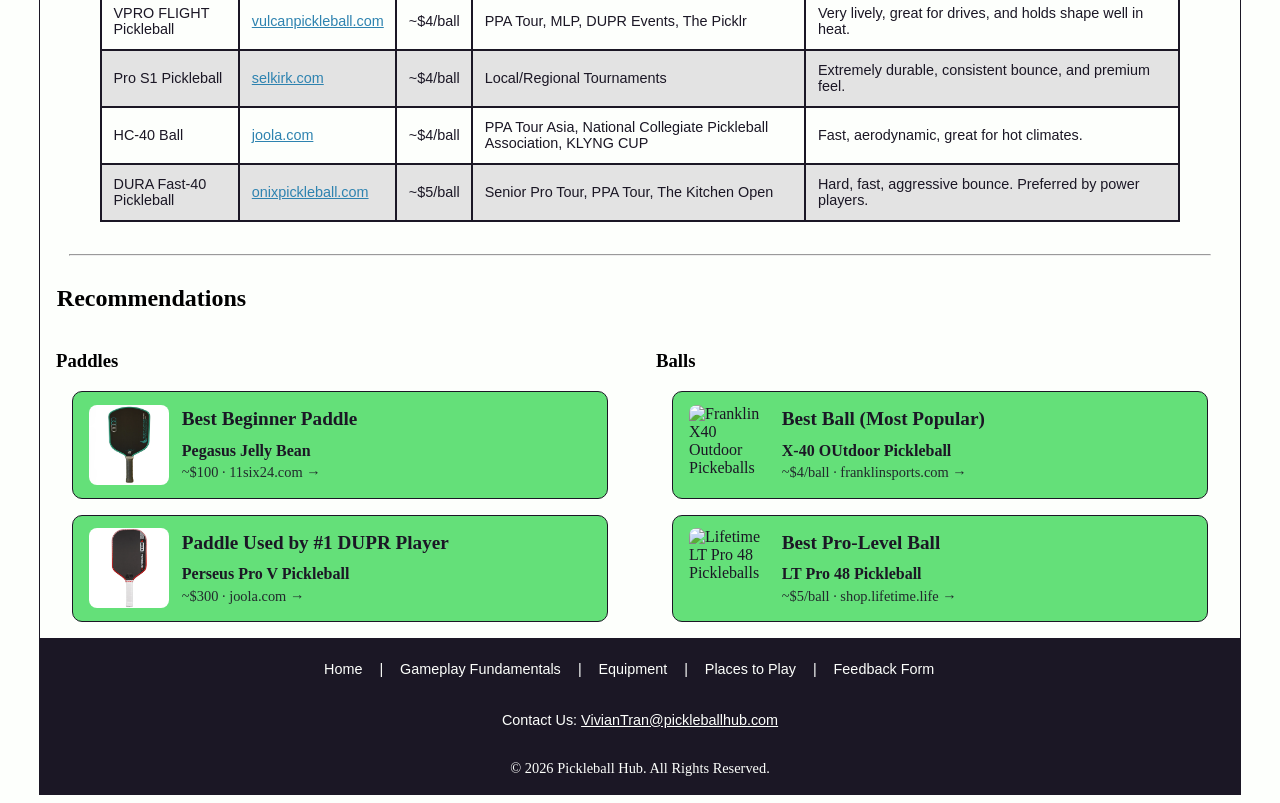
==== commit a6d53a06: "fix validation errors" ====
--- a/equipment.html
+++ b/equipment.html
@@ -4,6 +4,7 @@
 <head>
     <meta charset="utf-8">
     <meta name="viewport" content="width=device-width, initial-scale=1.0">
+    <meta name="description" content="Guide to choosing the best pickleball equipment, including paddles, balls, and key features for all skill levels.">
 
     <title>Pickleball Hub :: Equipment</title>
     <link rel="stylesheet" href="styles.css">
@@ -43,7 +44,7 @@
         <!-- Hero Section -->
         <section class="hero-wrapper fundamentals-hero">
             <div class="hero">
-            <h2>Equipment Guide</h2>
+                <h2>Equipment Guide</h2>
                 <div class="stats">
                     <div class="stat">
                         <a href="#paddles" class="label">Paddles</a>
@@ -298,7 +299,7 @@
                 <div class="paddle-link-card">
                     <a href="https://www.selkirk.com/products/slk-nexus-max?variant=41556938063974&tw_source=google&tw_adid=776759598915&tw_campaign=23074034822&tw_kwdid=kwd-1968069304511&gad_source=1&gad_campaignid=23074034822&gbraid=0AAAAA-XPu6--tx7ChRC4zIsnLuDodwVqM&gclid=Cj0KCQjw77bPBhC_ARIsAGAjjV8lxzzmoVEsNtho67NzJbXi2QGXpC19A-BAlMwj2_PQjbgKI1g0Z18aAi83EALw_wcB" target="_blank" class="paddle-link">
                         <div class="paddle-link-content">
-                            <img src="media-equipment/slk-nexus-max.png" class="paddle-img">
+                            <img src="media-equipment/slk-nexus-max.png" class="paddle-img" alt="Selkirk SLK Nexus Max Pickleball Paddle">
 
                             <div class="paddle-text">
                                 <span class="paddle-name">SLK Nexus - Max</span>
@@ -311,7 +312,7 @@
                 <div class="paddle-link-card">
                     <a href="https://joola.com/products/essentials-pickleball-paddle?variant=44994611249366" target="_blank" class="paddle-link">
                         <div class="paddle-link-content">
-                            <img src="media-equipment/essentials-pickleball-paddle.png" class="paddle-img">
+                            <img src="media-equipment/essentials-pickleball-paddle.png" class="paddle-img" alt="Joola Essnetials Pickleball Paddle">
 
                             <div class="paddle-text">
                                 <span class="paddle-name">Essentials Pickleball Paddle</span>
@@ -324,7 +325,7 @@
                 <div class="paddle-link-card">
                     <a href="https://joola.com/products/seneca-cds-16-pickleball-paddle?_pos=1&_psq=seneca&_ss=e&_v=1.0" target="_blank" class="paddle-link">
                         <div class="paddle-link-content">
-                            <img src="media-equipment/seneca-cds.png" class="paddle-img">
+                            <img src="media-equipment/seneca-cds.png" class="paddle-img" alt="Joola Seneca CDS Pickleball Paddle">
 
                             <div class="paddle-text">
                                 <span class="paddle-name">Seneca CDS 16 Pickleball Paddle</span>
@@ -342,7 +343,7 @@
                 <div class="paddle-link-card">
                     <a href="https://11six24.com/collections/jelly-bean-pickleball-paddles/products/pegasus-jelly-bean?variant=50851474768175" target="_blank" class="paddle-link">
                         <div class="paddle-link-content">
-                            <img src="media-equipment/pegasus-jelly-bean.png" class="paddle-img">
+                            <img src="media-equipment/pegasus-jelly-bean.png" class="paddle-img" alt="11six24 Pegasus Jelly Bean Pickleball Paddle">
 
                             <div class="paddle-text">
                                 <span class="paddle-name">Pegasus Jelly Bean</span>
@@ -355,7 +356,7 @@
                 <div class="paddle-link-card">
                     <a href="https://www.paddletek.com/products/tempest-wave-pro-c?srsltid=AfmBOorZ4t-qjgWNSK_IQQNHRjo6HeIXSrNNsely8kbGN1B3HFJt34C4" target="_blank" class="paddle-link">
                         <div class="paddle-link-content">
-                            <img src="media-equipment/tempest-wave-pro-c.png" class="paddle-img">
+                            <img src="media-equipment/tempest-wave-pro-c.png" class="paddle-img" alt="Paddletek Tempest Wave Pro Pickleball Paddle">
 
                             <div class="paddle-text">
                                 <span class="paddle-name">Tempest Wave Pro-C</span>
@@ -368,7 +369,7 @@
                 <div class="paddle-link-card">
                     <a href="https://www.selkirk.com/vi/products/vanguard-control?variant=45301362884710" target="_blank" class="paddle-link">
                         <div class="paddle-link-content">
-                            <img src="media-equipment/selkirk-vanguard-control-s2.png" class="paddle-img">
+                            <img src="media-equipment/selkirk-vanguard-control-s2.png" class="paddle-img" alt="Selkirk Vanguard Control Pickleball Paddle">
 
                             <div class="paddle-text">
                                 <span class="paddle-name">Selkirk Vanguard Control</span>
@@ -386,7 +387,7 @@
                 <div class="paddle-link-card">
                     <a href="https://vaticpro.com/products/saga?variant=62511991980191" target="_blank" class="paddle-link">
                         <div class="paddle-link-content">
-                            <img src="media-equipment/selkirk-vanguard-control-s2.png" class="paddle-img">
+                            <img src="media-equipment/saga.png" class="paddle-img" alt="Vaticpro SAGA V7 Pickleball Paddle">
 
                             <div class="paddle-text">
                                 <span class="paddle-name">SAGA V7</span>
@@ -399,7 +400,7 @@
                 <div class="paddle-link-card">
                     <a href="https://crbnpickleball.com/products/crbn-1x-power-series-pickleball-paddle?srsltid=AfmBOoouVm28N43zKbh1iFINrX4_Rf93C1UIIn5FdIJJrkTWJPqZsNxI" target="_blank" class="paddle-link">
                         <div class="paddle-link-content">
-                            <img src="media-equipment/crbn-1x-power-series.png" class="paddle-img">
+                            <img src="media-equipment/crbn-1x-power-series.png" class="paddle-img" alt="CRBN 1X Power Series Pickleball Paddle">
 
                             <div class="paddle-text">
                                 <span class="paddle-name">CRBN 1X Series</span>
@@ -412,7 +413,7 @@
                 <div class="paddle-link-card">
                     <a href="https://joola.com/products/joola-perseus-pro-v-pickleball-paddle-1?variant=47784217313494" target="_blank" class="paddle-link">
                         <div class="paddle-link-content">
-                            <img src="media-equipment/perseus-pro-v.png" class="paddle-img">
+                            <img src="media-equipment/perseus-pro-v.png" class="paddle-img" alt="Joola Perseus Pro V Pickleball Paddle">
 
                             <div class="paddle-text">
                                 <span class="paddle-name">Perseus Pro V Pickleball Paddle</span>
@@ -430,7 +431,7 @@
                 <div class="paddle-link-card">
                     <a href="https://volair.com/products/shift-hyb-pickleball-paddle-14mm?srsltid=AfmBOoo3rGtLqvubvTe1La5bx5NZwirCXpDfRq-l_vD_vtPypzyeOBhF" target="_blank" class="paddle-link">
                         <div class="paddle-link-content">
-                            <img src="media-equipment/shift-hyb.png" class="paddle-img">
+                            <img src="media-equipment/shift-hyb.png" class="paddle-img" alt="Volair Shift HYB Pickleball Paddle">
 
                             <div class="paddle-text">
                                 <span class="paddle-name">Shift HYB - Dylan Frazier</span>
@@ -443,7 +444,7 @@
                 <div class="paddle-link-card">
                     <a href="https://us.sixzeropickleball.com/products/ruby?_pos=1&_psq=ruby&_ss=e&_v=1.0" target="_blank" class="paddle-link">
                         <div class="paddle-link-content">
-                            <img src="media-equipment/ruby.png" class="paddle-img">
+                            <img src="media-equipment/ruby.png" class="paddle-img" alt="Six Zero Ruby Pickleball Paddle">
 
                             <div class="paddle-text">
                                 <span class="paddle-name">Ruby</span>
@@ -456,7 +457,7 @@
                 <div class="paddle-link-card">
                     <a href="https://franklinsports.com/c45-carbon?srsltid=AfmBOoof4qTPcuHjXmJbDMIrEYAaM0iuuvkicyfuNHZSsT44TgxLH0XV" target="_blank" class="paddle-link">
                         <div class="paddle-link-content">
-                            <img src="media-equipment/c45-carbon-fiber.png" class="paddle-img">
+                            <img src="media-equipment/c45-carbon-fiber.png" class="paddle-img" alt="Franklin C45 Carbon Fiber Pickleball Paddle">
 
                             <div class="paddle-text">
                                 <span class="paddle-name">C45&deg; Carbon Fiber Paddle - Hybird</span>
@@ -475,8 +476,7 @@
             <h2 id="balls" class="learn-title">Choosing the Right Ball</h2>
 
             <p class="ball-description">
-                A good pickleball ball depends on where you're playing and how you want the ball to feel. LT 
-                Pro 48 Pickleball is the current official ball of the PPA Tour (2025 - Present).
+                A good pickleball ball depends on where you're playing and how you want the ball to feel.
             </p>
 
             <table class="balls-table">
@@ -484,6 +484,8 @@
                     <tr>
                         <th>Ball</th>
                         <th>Puchasing Link</th>
+                        <th class="ball-price-col">Price</th>
+                        <th class="ball-status-col">Competition Status</th>
                         <th>Key Characteristics</th>
                     </tr>
                 </thead>
@@ -492,36 +494,48 @@
                     <tr>
                         <td>LT Pro 48 Pickleball</td>
                         <td><a href="https://shop.lifetime.life/lt-pro-48-pickleball" target="_blank" class="ball-link">shop.lifetime.life</a></td>
+                        <td class="ball-price-col">~$5/ball</td>
+                        <td class="ball-status-col">PPA Tour, LT Open, PickleBowl II</td>
                         <td>Fast, durable, consistent bounce. Designed for pro-level outdoor play.</td>
                     </tr>
 
                     <tr>
                         <td>X-40 Outdoor Pickleball</td>
                         <td><a href="https://franklinsports.com/x-40-outdoor-pickleball-packs?srsltid=AfmBOop4uW3Bd5n7dvo_HAKTVEaJGGgoc1nDCtcrb8mRd2waEG-9-m3t" target="_blank" class="ball-link">franklinsports.com</a></td>
+                        <td class="ball-price-col">~$4/ball</td>
+                        <td class="ball-status-col">US Open Pickleball Chamionships, USAPA, APP Tour, Pickleball England</td>
                         <td>Stable flight, medium-fast pace, and widely used in recreational and tournament play.</td>
                     </tr>
 
                     <tr>
                         <td>VPRO FLIGHT Pickleball</td>
                         <td><a href="https://vulcanpickleball.com/products/vulcan-vpro-flight-outdoor-pickleball?variant=42356861501501" target="_blank" class="ball-link">vulcanpickleball.com</a></td>
+                        <td class="ball-price-col">~$4/ball</td>
+                        <td class="ball-status-col">PPA Tour, MLP, DUPR Events, The Picklr</td>
                         <td>Very lively, great for drives, and holds shape well in heat.</td>
                     </tr>
 
                     <tr>
                         <td>Pro S1 Pickleball</td>
                         <td><a href="https://www.selkirk.com/products/pro-s1-pickleballs?srsltid=AfmBOopMfLYYCJDFNtV9wyzIOM0AWPa-VNhQSCBjWudk2CKoBtlyo69O&variant=45301288173670" target="_blank" class="ball-link">selkirk.com</a></td>
+                        <td class="ball-price-col">~$4/ball</td>
+                        <td class="ball-status-col">Local/Regional Tournaments</td>
                         <td>Extremely durable, consistent bounce, and premium feel.</td>
                     </tr>
 
                     <tr>
                         <td>HC-40 Ball</td>
                         <td><a href="https://joola.com/products/joola-hc-40-ball?variant=47400704704726" target="_blank" class="ball-link">joola.com</a></td>
+                        <td class="ball-price-col">~$4/ball</td>
+                        <td class="ball-status-col">PPA Tour Asia, National Collegiate Pickleball Association, KLYNG CUP</td>
                         <td>Fast, aerodynamic, great for hot climates.</td>
                     </tr>
 
                     <tr>
                         <td>DURA Fast-40 Pickleball</td>
                         <td><a href="https://www.onixpickleball.com/products/dura-fast-pickleballs?variant=36698147618972" target="_blank" class="ball-link">onixpickleball.com</a></td>
+                        <td class="ball-price-col">~$5/ball</td>
+                        <td class="ball-status-col">Senior Pro Tour, PPA Tour, The Kitchen Open</td>
                         <td>Hard, fast, aggressive bounce. Preferred by power players.</td>
                     </tr>
                 </tbody>
@@ -533,6 +547,68 @@
         <!-- Recommendations Section -->
         <section class="recommendations-section">
             <h2 id="recommendations" class="learn-title">Recommendations</h2>
+
+            <div class="recommendation-paddles">
+                <h3>Paddles</h3>
+                <div class="recommendation-link-card">
+                    <a href="https://11six24.com/collections/jelly-bean-pickleball-paddles/products/pegasus-jelly-bean?variant=50851474768175" target="_blank" class="paddle-link">
+                        <div class="paddle-link-content">
+                            <img src="media-equipment/pegasus-jelly-bean.png" class="paddle-img" alt="11six24 Pegasus Jelly Bean Pickleball Paddle">
+
+                            <div class="paddle-text">
+                                <span class="paddle-title">Best Beginner Paddle</span>
+                                <span class="paddle-name">Pegasus Jelly Bean</span>
+                                <span class="paddle-price"> ~$100 · 11six24.com →</span>
+                            </div>
+                        </div>
+                    </a>
+                </div>
+
+                <div class="recommendation-link-card">
+                    <a href="https://joola.com/products/joola-perseus-pro-v-pickleball-paddle-1?variant=47784217346262" target="_blank" class="paddle-link">
+                        <div class="paddle-link-content">
+                            <img src="media-equipment/perseus-pro-v.png" class="paddle-img" alt="Joola Perseus Pro V Pickleball Paddle">
+
+                            <div class="paddle-text">
+                                <span class="paddle-title">Paddle Used by #1 DUPR Player</span>
+                                <span class="paddle-name">Perseus Pro V Pickleball</span>
+                                <span class="paddle-price"> ~$300 · joola.com →</span>
+                            </div>
+                        </div>
+                    </a>
+                </div>
+            </div>
+
+            <div class="recommendation-balls">
+                <h3>Balls</h3>
+                <div class="recommendation-link-card">
+                    <a href="https://franklinsports.com/x-40-outdoor-pickleball-packs?srsltid=AfmBOoqPrhIwRVsDwnQc70Go5XwvbiQ2ZRIcCqigbwjKjQyoqdX6942y" target="_blank" class="balls-link">
+                        <div class="balls-link-content">
+                            <img src="media-equipment/x40-outdoor-pickleball.png" class="balls-img" alt="Franklin X40 Outdoor Pickeballs">
+
+                            <div class="balls-text">
+                                <span class="balls-title">Best Ball (Most Popular)</span>
+                                <span class="balls-name">X-40 OUtdoor Pickleball</span>
+                                <span class="balls-price"> ~$4/ball · franklinsports.com →</span>
+                            </div>
+                        </div>
+                    </a>
+                </div>
+
+                <div class="recommendation-link-card">
+                    <a href="https://shop.lifetime.life/lt-pro-48-pickleball" target="_blank" class="balls-link">
+                        <div class="balls-link-content">
+                            <img src="media-equipment/lt-pro-48.png" class="balls-img" alt="Lifetime LT Pro 48 Pickleballs">
+
+                            <div class="balls-text">
+                                <span class="balls-title">Best Pro-Level Ball</span>
+                                <span class="balls-name">LT Pro 48 Pickleball</span>
+                                <span class="balls-price"> ~$5/ball · shop.lifetime.life →</span>
+                            </div>
+                        </div>
+                    </a>
+                </div>
+            </div>
         </section>
 
         <!-- Footer -->
@@ -562,29 +638,29 @@
             </p>
         </footer>
     </div>
-</body>
-
-<!-- Javascript for Navigation -->
-<script>
-    const menuButton = document.querySelector('.menu-toggle');
-    const navLinks = document.querySelector('.nav-links');
-    menuButton.addEventListener('click', () => {
-        navLinks.classList.toggle('open');
-    });
-
-    // Close dropdown when clicking outside
-    document.addEventListener('click', (event) => {
-        if (!menuButton.contains(event.target) && !navLinks.contains(event.target)) {
-            navLinks.classList.remove('open');
-        }
-    });
-
-    // Highlight current page link
-    const currentPage = window.location.pathname.split('/').pop();
-    const navItems = document.querySelectorAll('.nav-links li a');
-    navItems.forEach(item => {
-        if (item.getAttribute('href') === currentPage) {
-            item.classList.add('active');
-        }
-    });
-</script>+
+    <!-- Javascript for Navigation -->
+    <script>
+        const menuButton = document.querySelector('.menu-toggle');
+        const navLinks = document.querySelector('.nav-links');
+        menuButton.addEventListener('click', () => {
+            navLinks.classList.toggle('open');
+        });
+
+        // Close dropdown when clicking outside
+        document.addEventListener('click', (event) => {
+            if (!menuButton.contains(event.target) && !navLinks.contains(event.target)) {
+                navLinks.classList.remove('open');
+            }
+        });
+
+        // Highlight current page link
+        const currentPage = window.location.pathname.split('/').pop();
+        const navItems = document.querySelectorAll('.nav-links li a');
+        navItems.forEach(item => {
+            if (item.getAttribute('href') === currentPage) {
+                item.classList.add('active');
+            }
+        });
+    </script>
+</body>
--- a/styles.css
+++ b/styles.css
@@ -197,7 +197,7 @@
     font-family: Georgia, "Times New Roman", serif;
     display: grid;
     grid-template-columns: 1fr;
-    gap: 0 1.5;
+    gap: 0 1.5em;
 }
 
 .learn-card {
@@ -450,7 +450,7 @@
 }
 
 /* Paddles 2 Section */
-.paddle-link-card {
+.paddle-link-card, .recommendation-link-card {
     background-color: var(--emerald);
     border-radius: 10px;
     border: 1px solid var(--shadow-grey);
@@ -458,43 +458,43 @@
     transition: transform 0.2s ease, background-color 0.2s ease;
 }
 
-.paddle-link {
+.paddle-link, .balls-link {
     display: block;
     text-decoration: none;
     color: var(--shadow-grey);
     padding: 0.8em 1em;
 }
 
-.paddle-link-content {
+.paddle-link-content, .balls-link-content {
     display: flex;
     flex-direction: row;
     align-items: center;
     gap: 0.8em;
 }
 
-.paddle-img {
+.paddle-img, .balls-img {
     width: 80px;
     height: 80px;
     border-radius: 8px;
 }
 
-.paddle-text {
+.paddle-text, .balls-text {
     display: flex;
     flex-direction: column;
 }
 
-.paddle-name {
+.paddle-name, .balls-name {
     font-weight: bold;
     font-size: 1em;
 }
 
-.paddle-price {
+.paddle-price, .balls-price {
     font-size: 0.9em;
     margin-top: 0.3em;
     opacity: 0.9;
 }
 
-.paddle-link-card:hover {
+.paddle-link-card:hover, .recommendation-link-card:hover {
     background-color: lightgrey;
     transform: scale(1.03);
 }
@@ -502,6 +502,10 @@
 /* Balls Selection */
 .ball-link {
     color: var(--ocean-blue)
+}
+
+.ball-price-col, .ball-status-col {
+    display: none;
 }
 
 /* Video Section */
@@ -536,6 +540,20 @@
     color: var(--shadow-grey);
     margin-top: 1em;
     line-height: 1.5;
+}
+
+/* Recommendation Section */
+.recommendation-paddles, .recommendation-balls {
+    padding: 0 1em;
+}
+.recommendation-link-card {
+    margin: 1em;
+}
+
+.paddle-title, .balls-title {
+    font-size: 1.2em;
+    font-weight: 700;
+    margin-bottom: 0.6em;
 }
 
 /* Footer */
@@ -618,6 +636,11 @@
     .term-grid {
         display: grid;
         grid-template-columns: repeat(3, 1fr);
+    }
+
+    /* Balls Section */
+    .ball-price-col {
+        display: table-cell;
     }
 }
 
@@ -707,6 +730,27 @@
         grid-template-columns: repeat(5, 1fr);
     }
 
+    /* Paddles Section */
+    .paddle-grid, .find-grid {
+        grid-template-columns: repeat(2, 1fr);
+    }
+
+    /* Balls Section */
+    .ball-status-col {
+        display: table-cell;
+    }
+
+    /* Recommendation Section */
+    .recommendations-section {
+        display: grid;
+        grid-template-columns: 1fr 1fr;
+    }
+
+    .recommendations-section > h2 {
+        grid-column: 1 / -1;
+        margin-top: 0.2em;
+    }
+
     /* Video Section */
     .watch-section {
         display: grid;
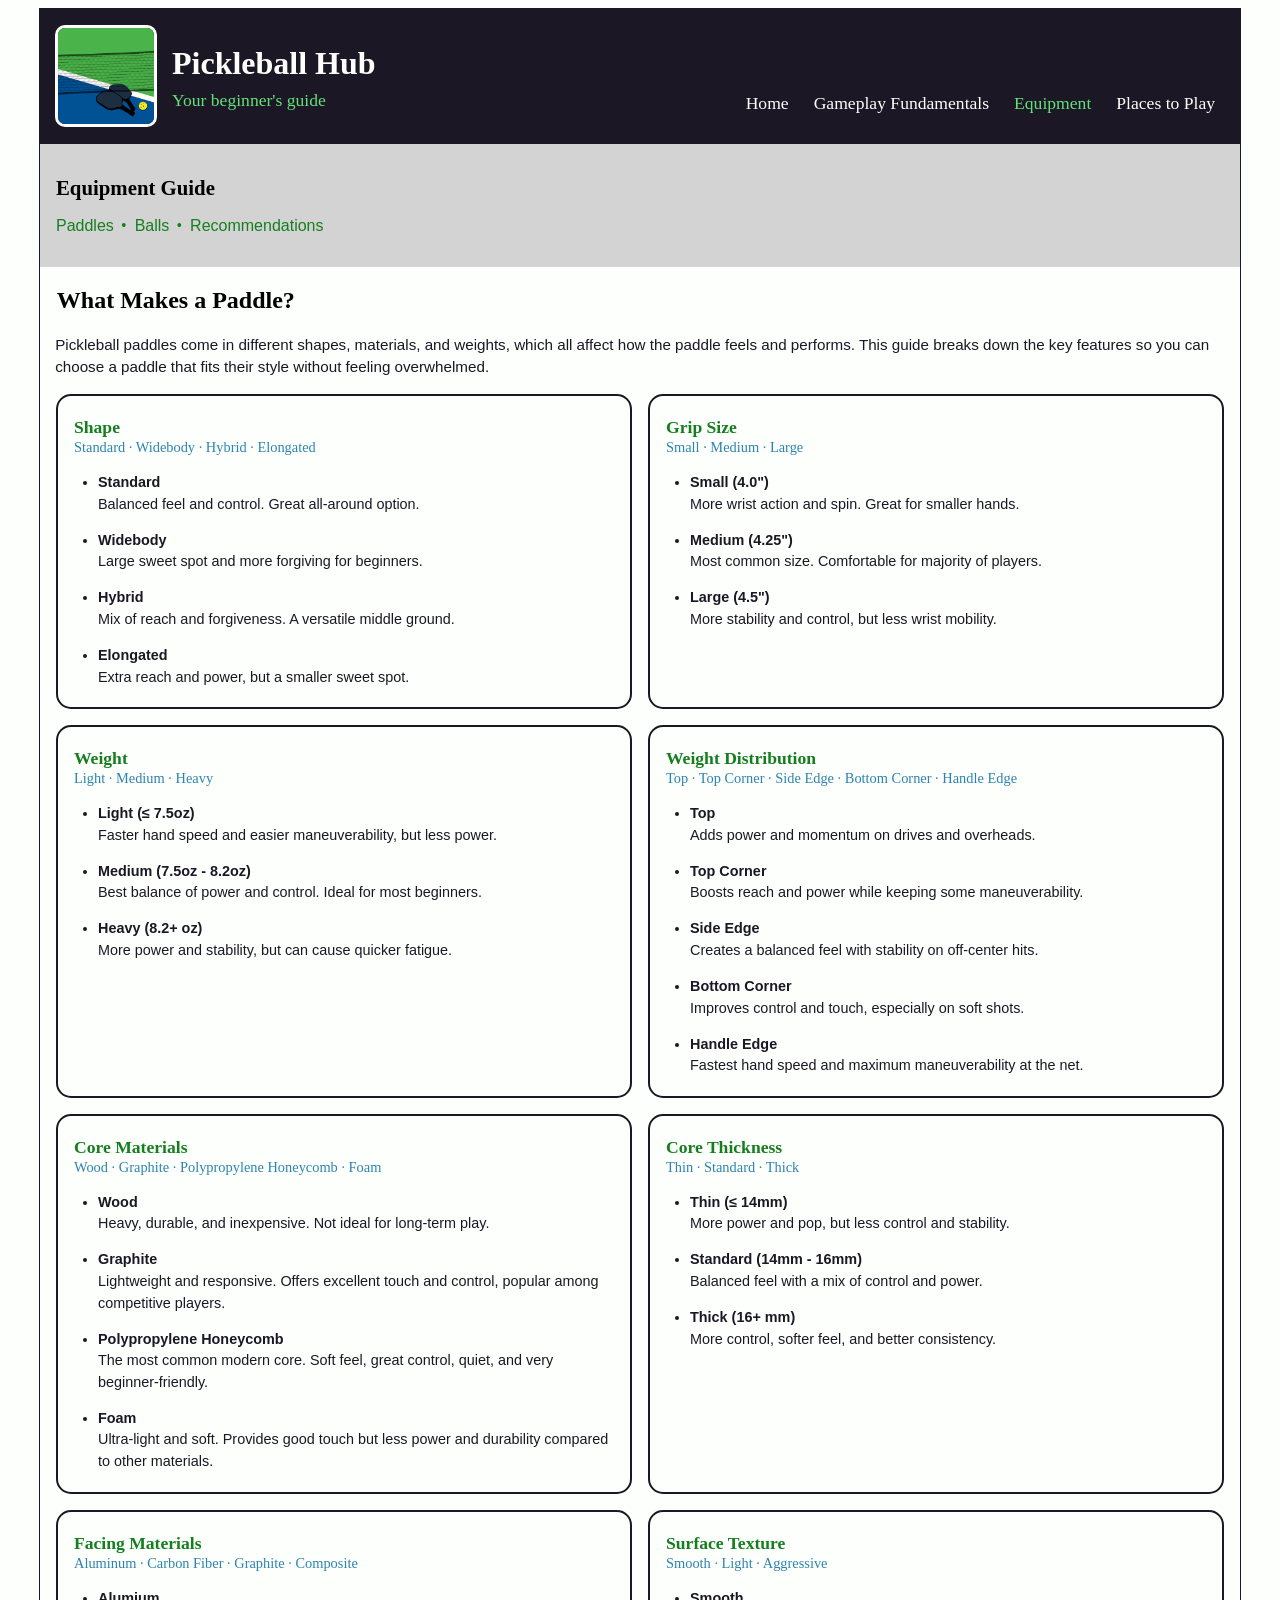
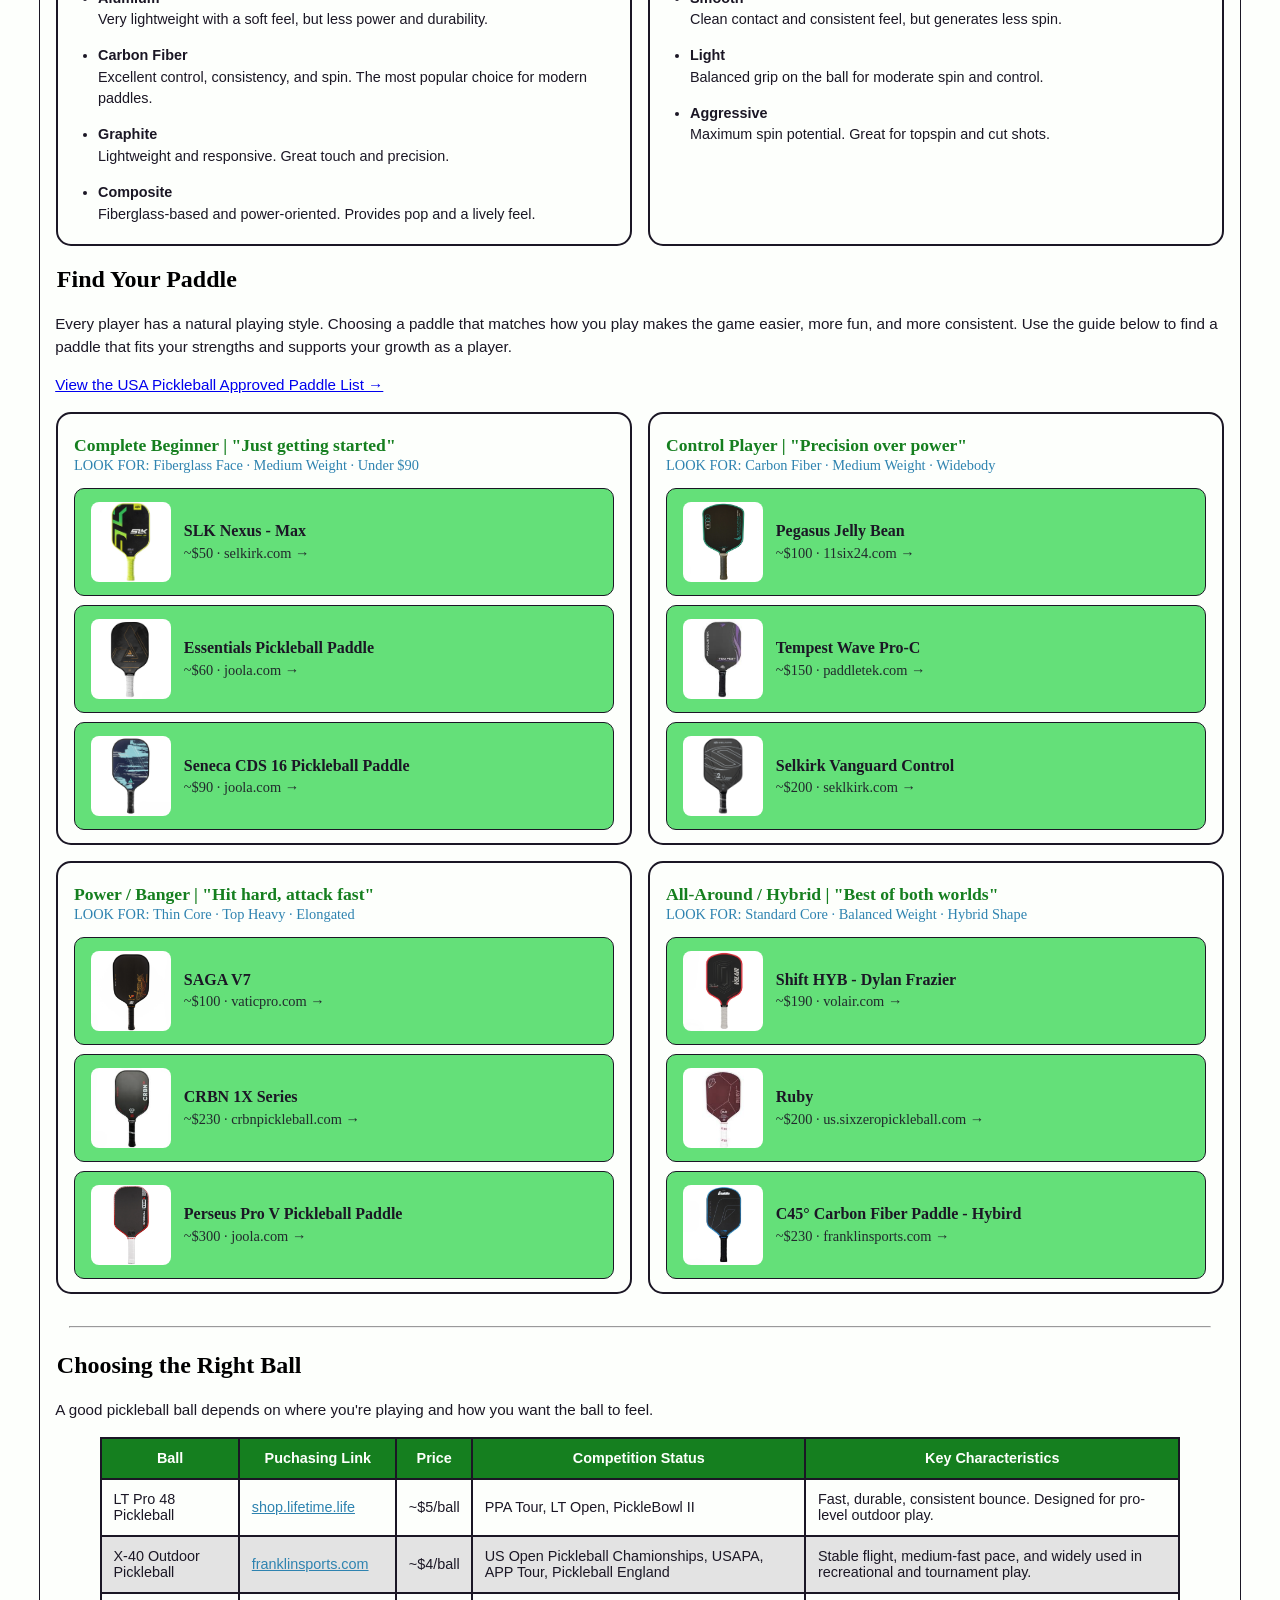
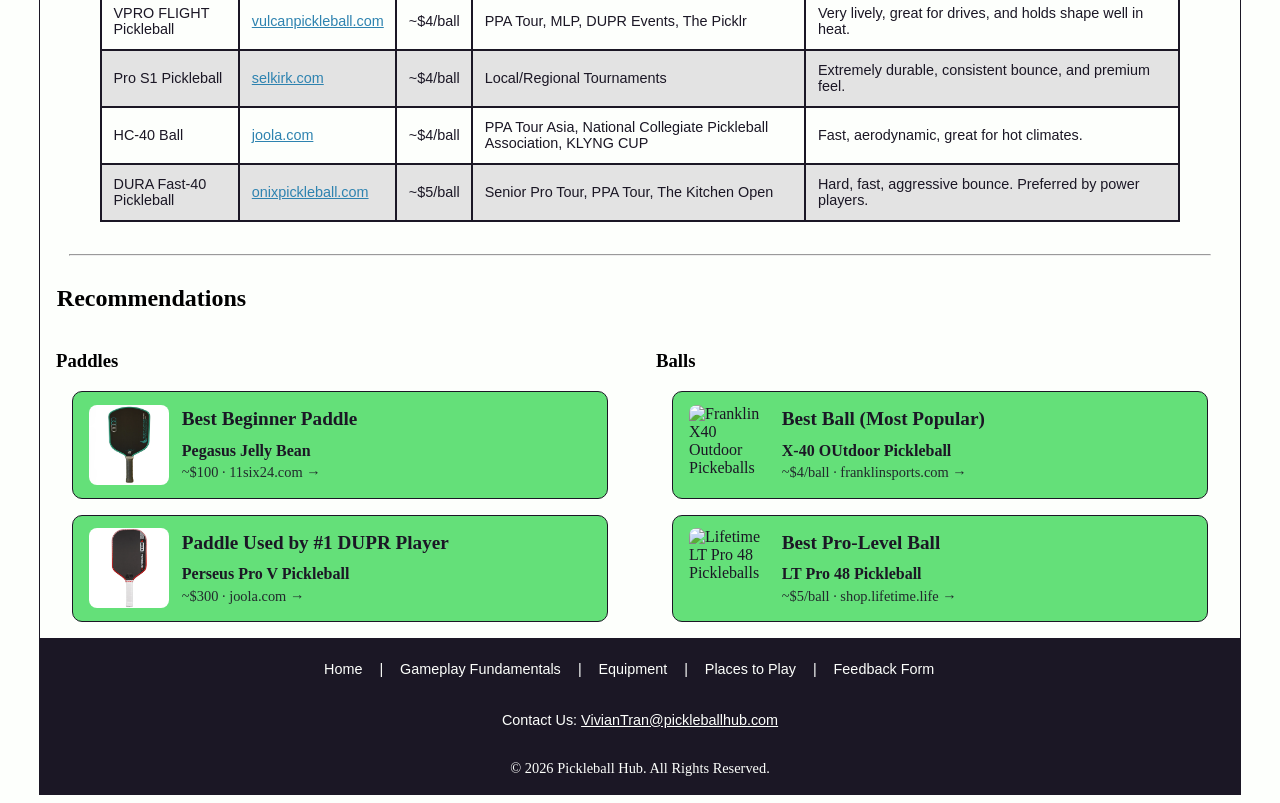
==== commit ffead1d3: "grammar fix (again)" ====
--- a/equipment.html
+++ b/equipment.html
@@ -67,7 +67,7 @@
 
             <p class="paddle-description">
                 Pickleball paddles come in different shapes, materials, and weights, which all affect how the paddle feels and performs.
-                This guide breaks down the key features so beginners can choose a paddle that fits their style without feeling overwhelmed.
+                This guide breaks down the key features so you can choose a paddle that fits their style without feeling overwhelmed.
             </p>
 
             <div class="paddle-grid">
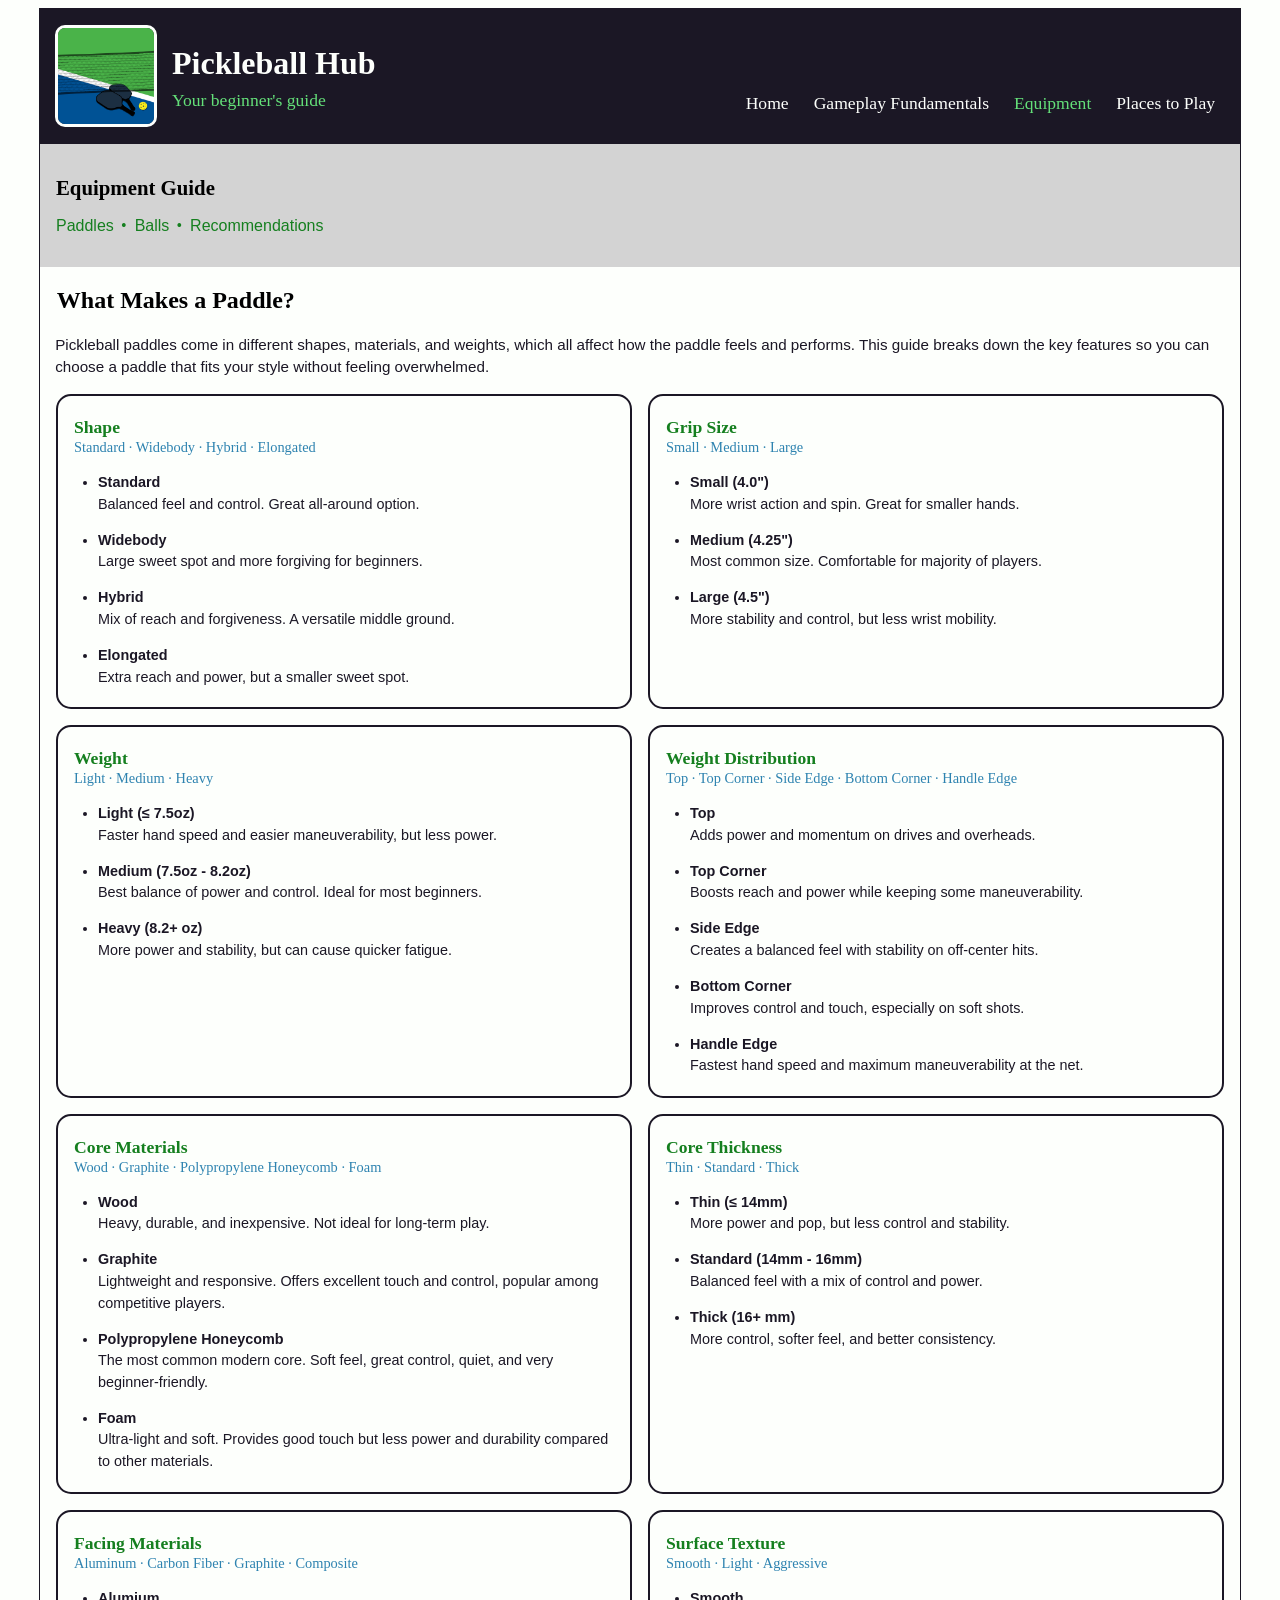
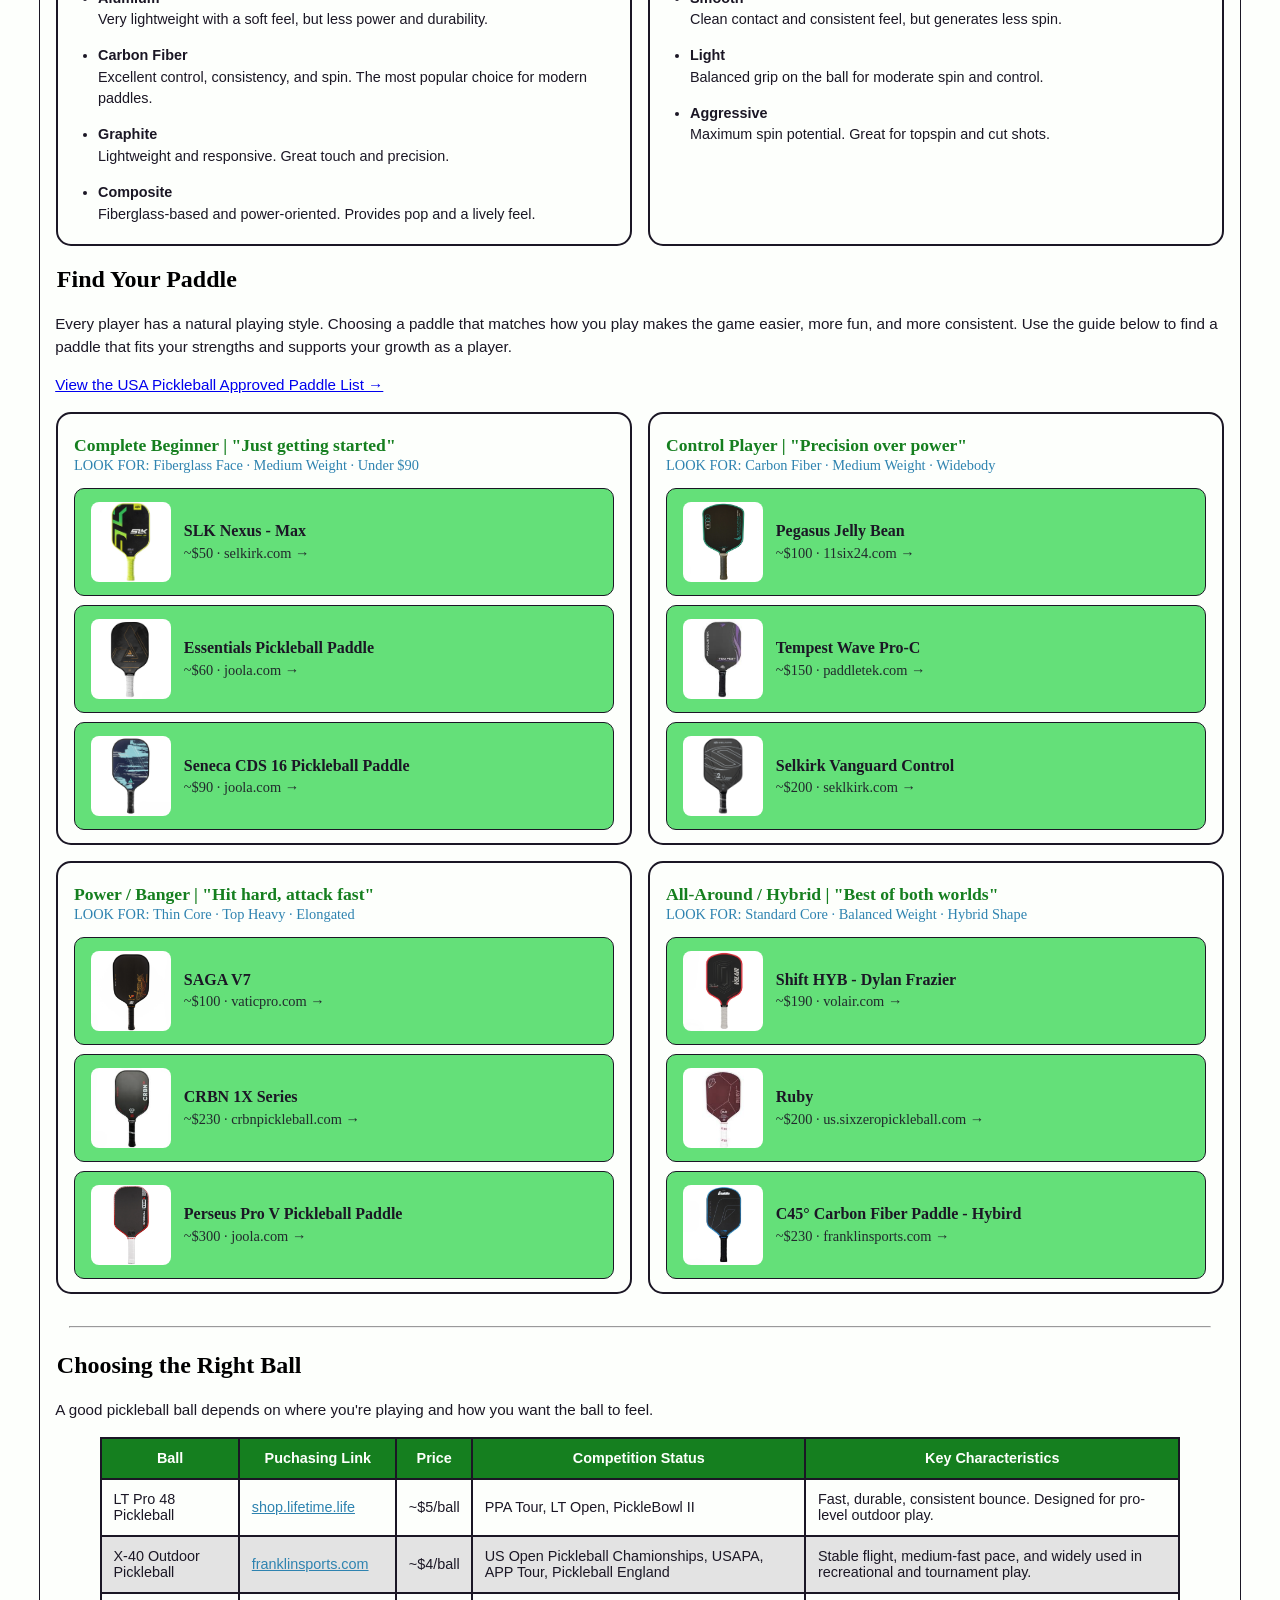
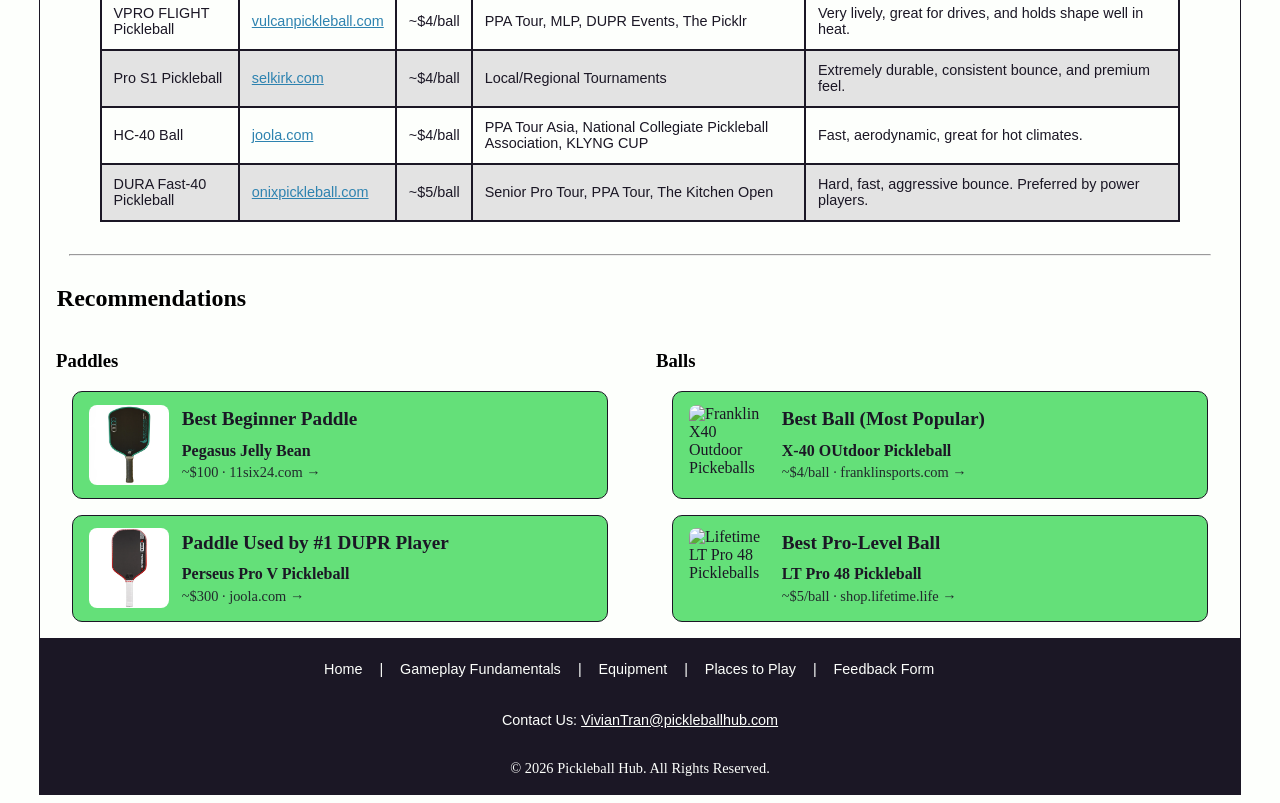
==== commit 2b23c346: "another grammar fix" ====
--- a/equipment.html
+++ b/equipment.html
@@ -67,7 +67,7 @@
 
             <p class="paddle-description">
                 Pickleball paddles come in different shapes, materials, and weights, which all affect how the paddle feels and performs.
-                This guide breaks down the key features so you can choose a paddle that fits their style without feeling overwhelmed.
+                This guide breaks down the key features so you can choose a paddle that fits your style without feeling overwhelmed.
             </p>
 
             <div class="paddle-grid">
